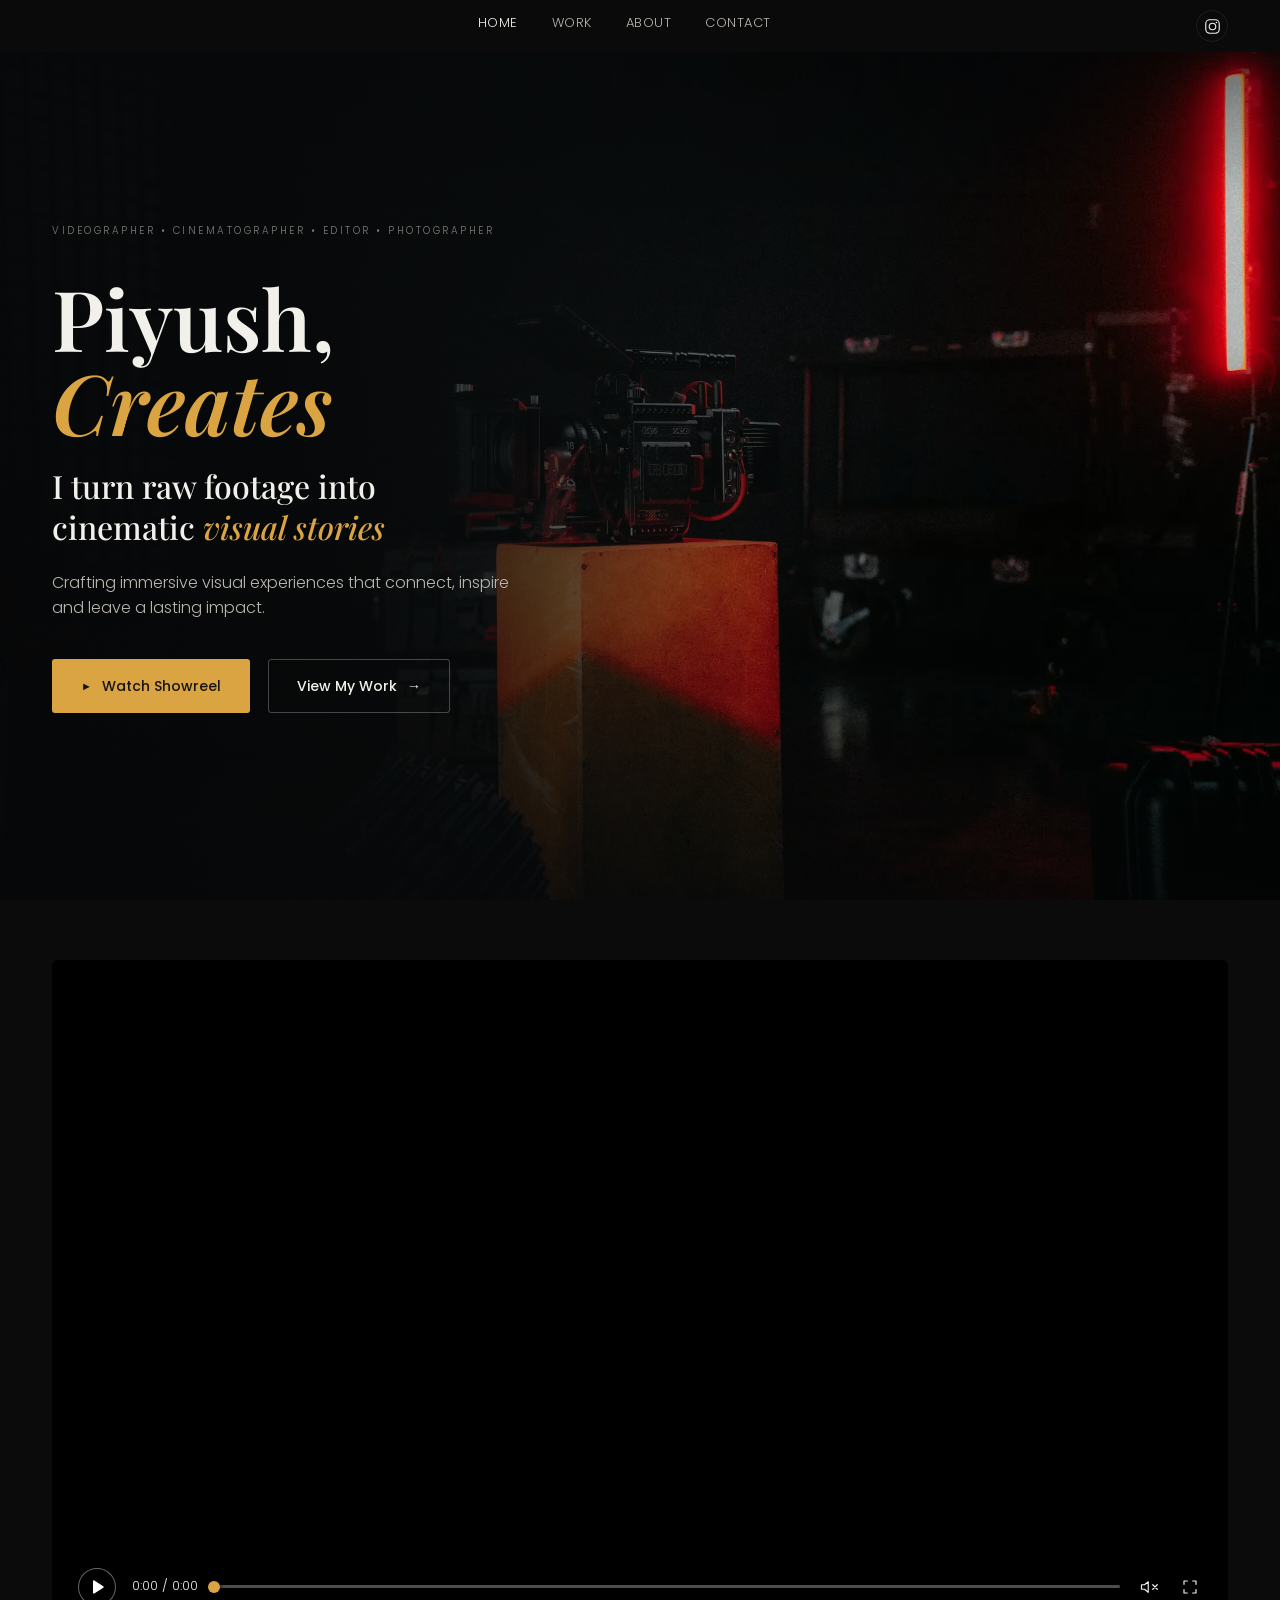
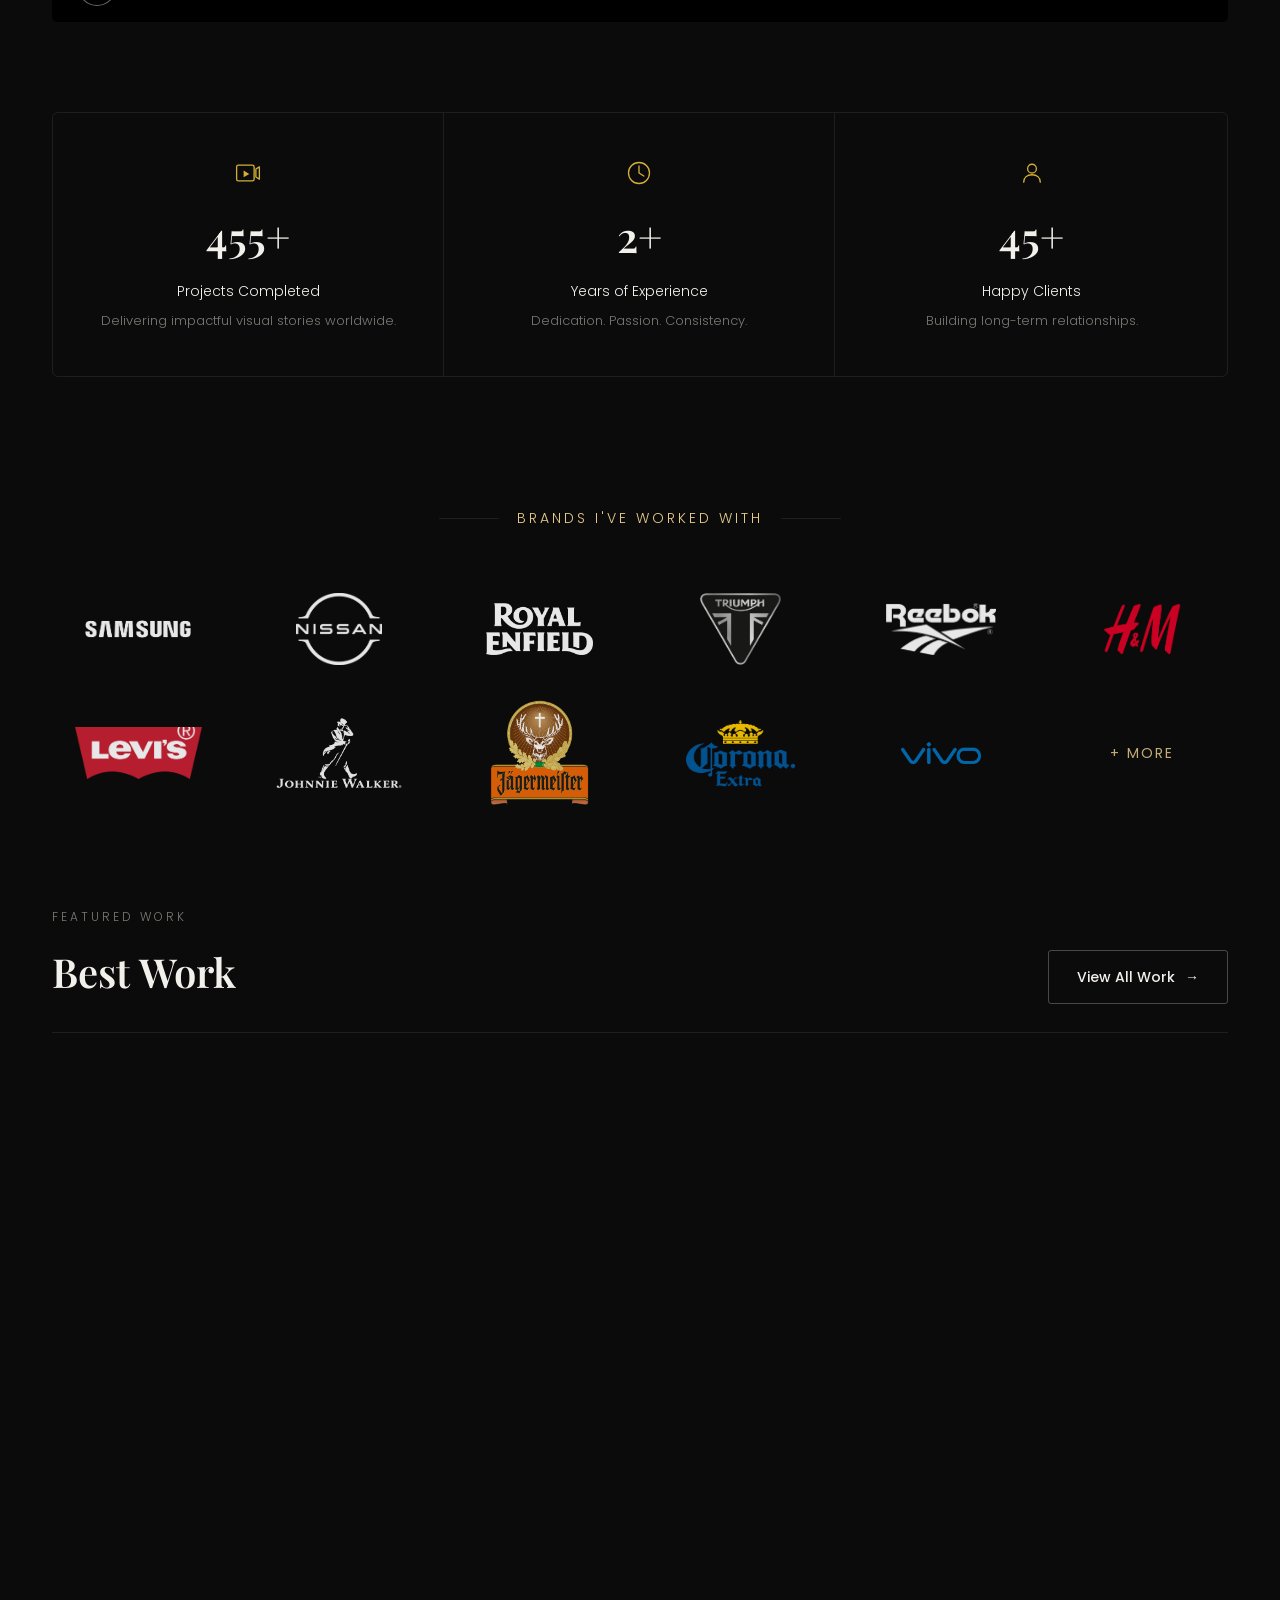
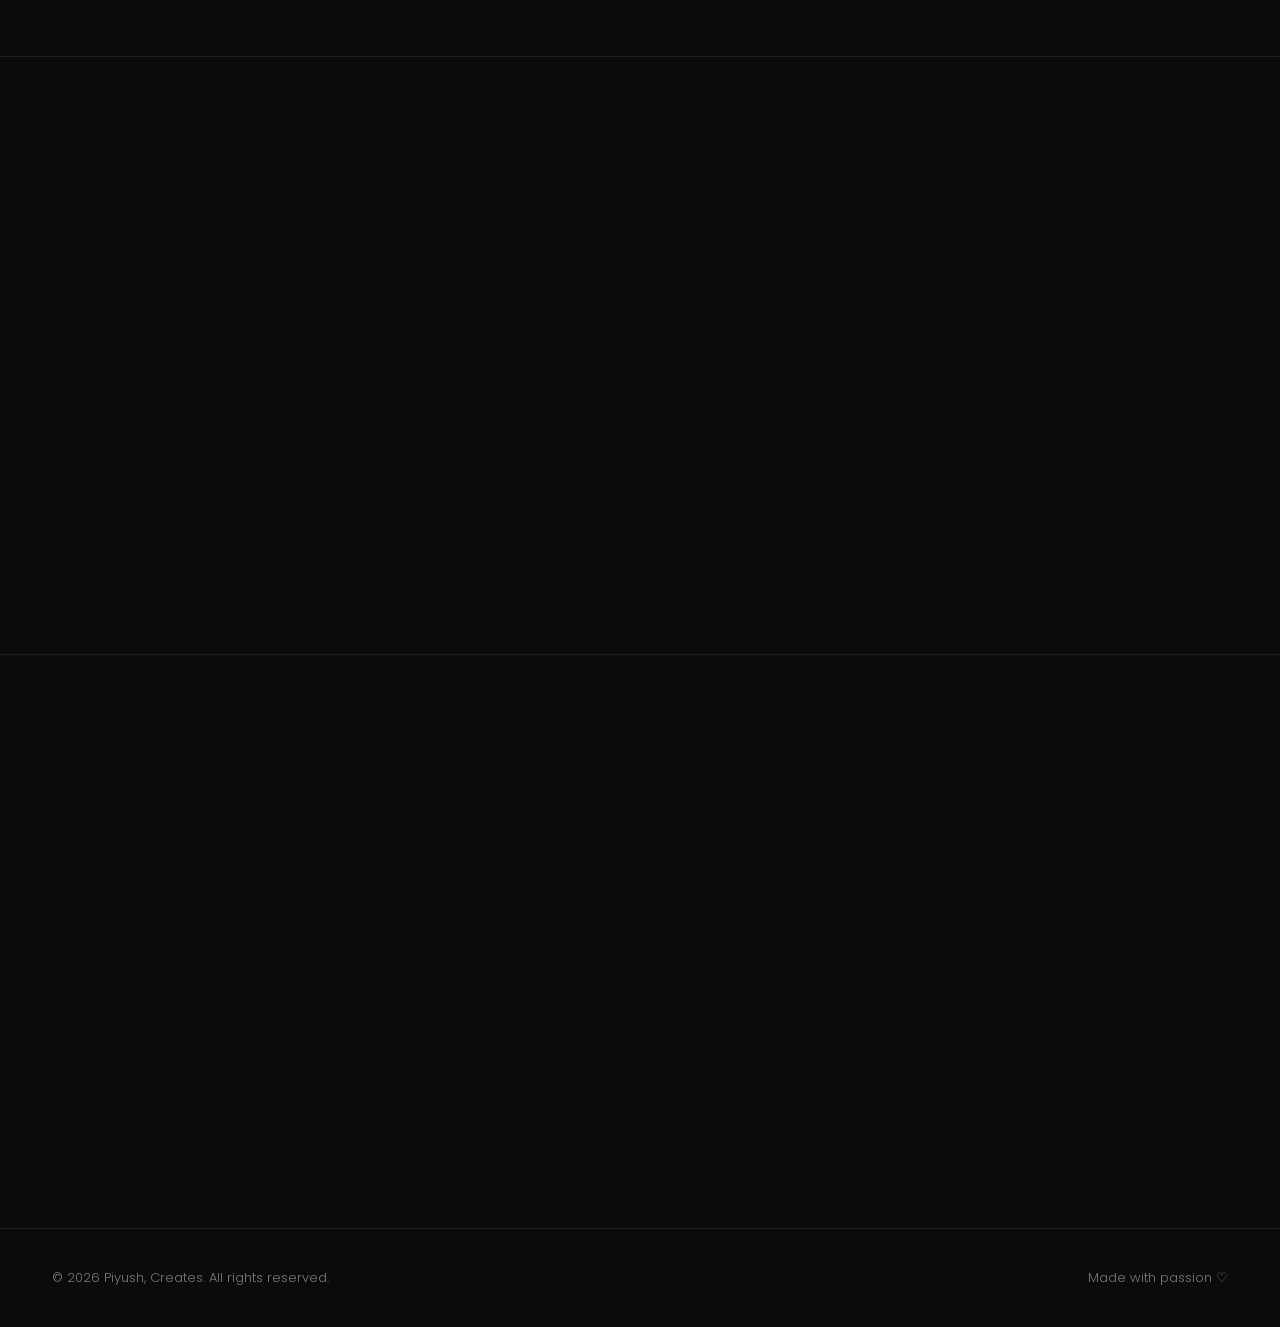
==== index.html @ 67d807a9 "Fixing the large file issue" ====
<!DOCTYPE html>
<html lang="en">

<head>
  <meta charset="UTF-8">
  <meta name="viewport" content="width=device-width, initial-scale=1.0">
  <title>Piyush, Creates — Videographer · Cinematographer · Editor · Photographer</title>
  <link rel="preconnect" href="https://fonts.googleapis.com">
  <link
    href="https://fonts.googleapis.com/css2?family=Playfair+Display:ital,wght@0,500;0,600;0,700;1,500;1,600&family=Poppins:wght@300;400;500;600;700&display=swap"
    rel="stylesheet">
  <link rel="stylesheet" href="css/style.css">
</head>

<body>

  <!-- ===== HEADER ===== -->
  <header class="site-header" id="header">
    <div class="container header-inner">
      <a href="#top" class="logo"><span></span></a>

      <nav class="main-nav" id="main-nav">
        <a href="#top" class="active">Home</a>
        <a href="#services">Work</a>
        <a href="#about">About</a>
        <a href="#contact">Contact</a>
      </nav>

      <div class="header-socials">
        <a href="https://www.instagram.com/piyush.creates?utm_source=ig_web_button_share_sheet&amp;igsi=ZDNlZDc0MzIxNw=="
          target="_blank" rel="noopener noreferrer" aria-label="Instagram" class="icon-btn">
          <svg width="18" height="18" viewBox="0 0 24 24" fill="none" xmlns="http://www.w3.org/2000/svg"
            aria-hidden="true">
            <rect x="2.5" y="2.5" width="19" height="19" rx="5.5" stroke="currentColor" stroke-width="1.6" />
            <circle cx="12" cy="12" r="4.6" stroke="currentColor" stroke-width="1.6" />
            <circle cx="17.6" cy="6.4" r="1.15" fill="currentColor" />
          </svg>
        </a>
      </div>

      <button class="nav-toggle" id="nav-toggle" aria-label="Toggle menu">
        <span></span><span></span><span></span>
      </button>
    </div>
  </header>

  <!-- ===== HERO ===== -->
  <section class="hero" id="top">
    <div class="hero-bg"></div>
    <div class="hero-overlay"></div>
    <div class="container hero-inner">
      <div class="hero-content">
        <p class="eyebrow hero-fade" style="transition-delay:.05s">Videographer &bull; Cinematographer &bull; Editor
          &bull; Photographer</p>
        <h1 class="hero-title hero-fade" style="transition-delay:.15s">
          Piyush,<br>
          <em>Creates</em>
        </h1>
        <p class="hero-sub hero-fade" style="transition-delay:.28s">I turn raw footage into<br>cinematic <em>visual
            stories</em></p>
        <p class="hero-desc hero-fade" style="transition-delay:.4s">Crafting immersive visual experiences that connect,
          inspire and leave a lasting impact.</p>

        <div class="hero-cta hero-fade" style="transition-delay:.5s">
          <button class="btn btn-primary" id="watch-showreel">
            <span class="play-icon">&#9658;</span> Watch Showreel
          </button>
          <a href="work.html" class="btn btn-secondary">View My Work <span class="arrow">&#8594;</span></a>
        </div>
      </div>
    </div>

  </section>

  <!-- ===== PORTFOLIO / SHOWREEL ===== -->
  <section class="portfolio-video" id="work">
    <div class="container">
      <div class="video-frame fade-up" id="video-frame">
        <video id="showreel-video" class="showreel-video" src="assets/videos/intro_portfolio.mp4" playsinline loop muted
          autoplay preload="auto"></video>

        <div class="video-controls">
          <button class="control-play" id="video-play" aria-label="Pause video">
            <svg class="icon-play" width="14" height="14" viewBox="0 0 14 14" fill="currentColor"
              xmlns="http://www.w3.org/2000/svg" aria-hidden="true" style="display:none">
              <path
                d="M2 1.2C2 0.53 2.75 0.13 3.32 0.5L12.3 6.3C12.83 6.64 12.83 7.36 12.3 7.7L3.32 13.5C2.75 13.87 2 13.47 2 12.8V1.2Z" />
            </svg>
            <svg class="icon-pause" width="14" height="14" viewBox="0 0 14 14" fill="currentColor"
              xmlns="http://www.w3.org/2000/svg" aria-hidden="true">
              <rect x="2" y="1" width="3.4" height="12" rx="0.8" />
              <rect x="8.6" y="1" width="3.4" height="12" rx="0.8" />
            </svg>
          </button>
          <span class="time" id="video-time">0:00 / 0:00</span>
          <div class="progress-bar" id="progress-bar">
            <div class="progress-fill" id="progress-fill"></div>
            <div class="progress-handle" id="progress-handle"></div>
          </div>
          <button class="control-icon control-mute" id="video-mute" aria-label="Unmute">
            <svg class="icon-volume" width="18" height="18" viewBox="0 0 24 24" fill="none"
              xmlns="http://www.w3.org/2000/svg" aria-hidden="true" style="display:none">
              <path d="M11 5L6 9H2v6h4l5 4V5z" stroke="currentColor" stroke-width="1.6" stroke-linejoin="round" />
              <path d="M15.5 8.5a5 5 0 0 1 0 7" stroke="currentColor" stroke-width="1.6" stroke-linecap="round" />
              <path d="M18.5 5.5a9 9 0 0 1 0 13" stroke="currentColor" stroke-width="1.6" stroke-linecap="round" />
            </svg>
            <svg class="icon-muted" width="18" height="18" viewBox="0 0 24 24" fill="none"
              xmlns="http://www.w3.org/2000/svg" aria-hidden="true">
              <path d="M11 5L6 9H2v6h4l5 4V5z" stroke="currentColor" stroke-width="1.6" stroke-linejoin="round" />
              <path d="M23 9l-6 6M17 9l6 6" stroke="currentColor" stroke-width="1.6" stroke-linecap="round" />
            </svg>
          </button>
          <button class="control-icon control-fullscreen" id="video-fullscreen" aria-label="Fullscreen">
            <svg class="icon-expand" width="16" height="16" viewBox="0 0 24 24" fill="none"
              xmlns="http://www.w3.org/2000/svg" aria-hidden="true">
              <path d="M8 3H3v5M16 3h5v5M8 21H3v-5M16 21h5v-5" stroke="currentColor" stroke-width="1.8"
                stroke-linecap="round" stroke-linejoin="round" />
            </svg>
            <svg class="icon-compress" width="16" height="16" viewBox="0 0 24 24" fill="none"
              xmlns="http://www.w3.org/2000/svg" aria-hidden="true" style="display:none">
              <path d="M3 8h5V3M21 8h-5V3M3 16h5v5M21 16h-5v5" stroke="currentColor" stroke-width="1.8"
                stroke-linecap="round" stroke-linejoin="round" />
            </svg>
          </button>
        </div>
      </div>
    </div>
  </section>

  <!-- ===== STATS ===== -->
  <section class="stats">
    <div class="container">
      <div class="stats-box">
        <div class="stat fade-up">
          <div class="stat-icon">
            <svg width="30" height="30" viewBox="0 0 32 32" fill="none" xmlns="http://www.w3.org/2000/svg"
              aria-hidden="true">
              <rect x="3" y="7" width="20" height="18" rx="2" stroke="#D4AF37" stroke-width="1.5" />
              <path d="M11 13.2v7.6L17.5 17 11 13.2z" fill="#D4AF37" />
              <path d="M25 11.5l4-2.5v14l-4-2.5V11.5z" stroke="#D4AF37" stroke-width="1.5" stroke-linejoin="round" />
            </svg>
          </div>
          <div class="stat-num"><span class="counter" data-target="500">0</span>+</div>
          <div class="stat-label">Projects Completed</div>
          <p class="stat-desc">Delivering impactful visual stories worldwide.</p>
        </div>
        <div class="stat fade-up">
          <div class="stat-icon">
            <svg width="30" height="30" viewBox="0 0 32 32" fill="none" xmlns="http://www.w3.org/2000/svg"
              aria-hidden="true">
              <circle cx="16" cy="16" r="12" stroke="#D4AF37" stroke-width="1.5" />
              <path d="M16 8v8l5.5 3.5" stroke="#D4AF37" stroke-width="1.5" stroke-linecap="round"
                stroke-linejoin="round" />
            </svg>
          </div>
          <div class="stat-num"><span class="counter" data-target="3">0</span>+</div>
          <div class="stat-label">Years of Experience</div>
          <p class="stat-desc">Dedication. Passion. Consistency.</p>
        </div>
        <div class="stat fade-up">
          <div class="stat-icon">
            <svg width="30" height="30" viewBox="0 0 32 32" fill="none" xmlns="http://www.w3.org/2000/svg"
              aria-hidden="true">
              <circle cx="16" cy="11" r="5" stroke="#D4AF37" stroke-width="1.5" />
              <path d="M6.5 26.5C6.5 21.25 10.5 18 16 18s9.5 3.25 9.5 8.5" stroke="#D4AF37" stroke-width="1.5"
                stroke-linecap="round" stroke-linejoin="round" />
            </svg>
          </div>
          <div class="stat-num"><span class="counter" data-target="50">0</span>+</div>
          <div class="stat-label">Happy Clients</div>
          <p class="stat-desc">Building long-term relationships.</p>
        </div>
      </div>
    </div>
  </section>

  <!-- ===== BRANDS ===== -->
  <section class="brands">
    <div class="container">
      <div class="section-divider fade-up">
        <span></span>
        <p>Brands I've Worked With</p><span></span>
      </div>
      <div class="brands-grid fade-up" id="brands-grid">
        <div class="brand brand-samsung">
          <img src="assets/brands/samsung.webp" alt="Samsung" loading="lazy">
        </div>
        <div class="brand brand-lg">
          <img src="assets/brands/nissan.webp" alt="Nissan" loading="lazy">
        </div>
        <div class="brand">
          <img src="assets/brands/royal-enfield.webp" alt="Royal Enfield" loading="lazy">
        </div>
        <div class="brand brand-lg">
          <img src="assets/brands/triumph.webp" alt="Triumph" loading="lazy">
        </div>
        <div class="brand">
          <img src="assets/brands/reebok.webp" alt="Reebok" loading="lazy">
        </div>
        <div class="brand">
          <img src="assets/brands/hm.webp" alt="H&amp;M" loading="lazy">
        </div>
        <div class="brand">
          <img src="assets/brands/levis.webp" alt="Levi's" loading="lazy">
        </div>
        <div class="brand brand-lg">
          <img src="assets/brands/johnnie-walker.webp" alt="Johnnie Walker" loading="lazy">
        </div>
        <div class="brand brand-jager">
          <img src="assets/brands/jagermeister.webp" alt="Jägermeister" loading="lazy">
        </div>
        <div class="brand brand-lg">
          <img src="assets/brands/corona-extra.webp" alt="Corona Extra" loading="lazy">
        </div>
        <div class="brand brand-xs">
          <img src="assets/brands/vivo.webp" alt="vivo" loading="lazy">
        </div>
        <div class="brand brand-extra">
          <img src="assets/brands/godrej.webp" alt="Godrej" loading="lazy">
        </div>
        <div class="brand brand-extra">
          <img src="assets/brands/mac.webp" alt="M.A.C" loading="lazy">
        </div>
        <div class="brand brand-extra">
          <img src="assets/brands/manyavar.webp" alt="Manyavar" loading="lazy">
        </div>
        <div class="brand brand-extra">
          <img src="assets/brands/wild-stone.webp" alt="Wild Stone" loading="lazy">
        </div>
        <div class="brand brand-extra brand-sm">
          <img src="assets/brands/dyson.webp" alt="Dyson" loading="lazy">
        </div>
        <div class="brand brand-extra brand-denver">
          <img src="assets/brands/denver.jpg" alt="Denver" loading="lazy">
        </div>
        <button type="button" class="brand brand-more" id="brands-more" aria-expanded="false">+ MORE</button>
      </div>
    </div>
  </section>

  <!-- ===== BEST WORK ===== -->
  <section class="best-work" id="services">
    <div class="container">
      <div class="section-head fade-up">
        <div>
          <p class="eyebrow">Featured Work</p>
          <h2>Best Work</h2>
        </div>
        <a href="work.html" class="btn btn-secondary">View All Work <span class="arrow">&#8594;</span></a>
      </div>

      <div class="work-grid">
        <article class="work-card fade-up">
          <div class="work-thumb thumb-1" data-video-id="cinematic-reel" tabindex="0" role="button"
            aria-label="Play Jägermeister">
            <img class="thumb-img" src="assets/thumbnails/best-work1.webp" alt="Jägermeister thumbnail" loading="lazy">
            <video class="thumb-preview" muted loop playsinline preload="none" aria-hidden="true"></video>
            <div class="thumb-overlay"></div>
            <button class="work-play" aria-label="Play" tabindex="-1">
              <svg width="48" height="48" viewBox="0 0 48 48" fill="none" xmlns="http://www.w3.org/2000/svg"
                aria-hidden="true">
                <rect x="0.5" y="0.5" width="47" height="47" rx="23.5" stroke="currentColor" stroke-opacity="0.5" />
                <path
                  d="M30.6211 22.8821C31.0221 23.1555 31.2318 23.5292 31.25 24.0032C31.2318 24.4954 31.0221 24.86 30.6211 25.0969L22.7461 29.9094C22.3086 30.1829 21.8711 30.2011 21.4336 29.9641C20.9961 29.7089 20.7682 29.3261 20.75 28.8157V19.1907C20.7682 18.6803 20.9961 18.2975 21.4336 18.0422C21.8711 17.8053 22.3086 17.8144 22.7461 18.0696L30.6211 22.8821Z"
                  fill="currentColor" />
              </svg>
            </button>
          </div>
          <h3>Jägermeister</h3>
          <p>Bold pours, bigger moments</p>
        </article>

        <article class="work-card fade-up featured">
          <div class="work-thumb thumb-2" data-video-id="behind-the-scenes" data-autoplay-preview="true" tabindex="0" role="button"
            aria-label="Play Cafe UGC">
            <video class="thumb-preview" muted loop playsinline preload="auto" aria-hidden="true"></video>
            <div class="thumb-overlay"></div>
            <button class="work-play" aria-label="Play" tabindex="-1">
              <svg width="48" height="48" viewBox="0 0 48 48" fill="none" xmlns="http://www.w3.org/2000/svg"
                aria-hidden="true">
                <rect x="0.5" y="0.5" width="47" height="47" rx="23.5" stroke="currentColor" stroke-opacity="0.5" />
                <path
                  d="M30.6211 22.8821C31.0221 23.1555 31.2318 23.5292 31.25 24.0032C31.2318 24.4954 31.0221 24.86 30.6211 25.0969L22.7461 29.9094C22.3086 30.1829 21.8711 30.2011 21.4336 29.9641C20.9961 29.7089 20.7682 29.3261 20.75 28.8157V19.1907C20.7682 18.6803 20.9961 18.2975 21.4336 18.0422C21.8711 17.8053 22.3086 17.8144 22.7461 18.0696L30.6211 22.8821Z"
                  fill="currentColor" />
              </svg>
            </button>
          </div>
          <h3>Cafe UGC</h3>
          <p>Everyday cravings, captured to convert</p>
        </article>

        <article class="work-card fade-up featured">
          <div class="work-thumb thumb-3" data-video-id="automotive-showcase" data-autoplay-preview="true" tabindex="0" role="button"
            aria-label="Play Creative UGC">
            <video class="thumb-preview" muted loop playsinline preload="auto" aria-hidden="true"></video>
            <div class="thumb-overlay"></div>
            <button class="work-play" aria-label="Play" tabindex="-1">
              <svg width="48" height="48" viewBox="0 0 48 48" fill="none" xmlns="http://www.w3.org/2000/svg"
                aria-hidden="true">
                <rect x="0.5" y="0.5" width="47" height="47" rx="23.5" stroke="currentColor" stroke-opacity="0.5" />
                <path
                  d="M30.6211 22.8821C31.0221 23.1555 31.2318 23.5292 31.25 24.0032C31.2318 24.4954 31.0221 24.86 30.6211 25.0969L22.7461 29.9094C22.3086 30.1829 21.8711 30.2011 21.4336 29.9641C20.9961 29.7089 20.7682 29.3261 20.75 28.8157V19.1907C20.7682 18.6803 20.9961 18.2975 21.4336 18.0422C21.8711 17.8053 22.3086 17.8144 22.7461 18.0696L30.6211 22.8821Z"
                  fill="currentColor" />
              </svg>
            </button>
          </div>
          <h3>Creative UGC</h3>
          <p>Ideas brought to life with a human point of view</p>
        </article>
        <article class="work-card fade-up">
  <div class="work-thumb thumb-4" data-video-id="product-film" tabindex="0" role="button"
    aria-label="Play Watch Launch">
    <img class="thumb-img" src="assets/thumbnails/best-work4.webp" alt="Watch Launch thumbnail" loading="lazy">
    <video class="thumb-preview" muted loop playsinline preload="none" aria-hidden="true"></video>
    <div class="thumb-overlay"></div>
    <button class="work-play" aria-label="Play" tabindex="-1">
      <svg width="48" height="48" viewBox="0 0 48 48" fill="none" xmlns="http://www.w3.org/2000/svg"
        aria-hidden="true">
        <rect x="0.5" y="0.5" width="47" height="47" rx="23.5" stroke="currentColor" stroke-opacity="0.5" />
        <path
          d="M30.6211 22.8821C31.0221 23.1555 31.2318 23.5292 31.25 24.0032C31.2318 24.4954 31.0221 24.86 30.6211 25.0969L22.7461 29.9094C22.3086 30.1829 21.8711 30.2011 21.4336 29.9641C20.9961 29.7089 20.7682 29.3261 20.75 28.8157V19.1907C20.7682 18.6803 20.9961 18.2975 21.4336 18.0422C21.8711 17.8053 22.3086 17.8144 22.7461 18.0696L30.6211 22.8821Z"
          fill="currentColor" />
      </svg>
    </button>
  </div>
  <h3>Watch Launch</h3>
  <p>A new icon, revealed in motion</p>
</article>
      </div>
    </div>
  </section>

  <!-- ===== ABOUT + WHAT I DO ===== -->
  <section class="bottom-grid" id="about">
    <div class="container">
      <div class="section-divider about-section-divider fade-up">
        <span></span>
        <p>About Me</p><span></span>
      </div>
      <div class="about-col fade-up">
        <div class="about-layout">
          <div class="about-photo">
            <img src="assets/images/profile/profile-pic.webp" alt="Piyush — cinematographer, editor &amp; photographer"
              class="about-photo-img">
            <div class="about-photo-overlay"></div>
          </div>
          <div class="about-content">
            <h2 class="about-title">
              Visual <em>storyteller</em><br>
              with a passion<br>
              for <em>details.</em>
            </h2>
            <p class="about-text">
              I'm Piyush, a cinematographer, editor and photographer based in India. I love crafting visuals that evoke
              emotion and create a lasting impact.
            </p>
            <a href="https://www.instagram.com/piyush.creates/" target="_blank" rel="noopener noreferrer"
              class="btn btn-secondary about-instagram-btn">
              Visit My IG Profile
              <span class="arrow">→</span>
            </a>
          </div>
          <div class="whatido-col">
            <p class="eyebrow">What I Do</p>
            <ul class="whatido-list">
              <li><span class="wi-icon">&#127909;</span> Cinematography</li>
              <li><span class="wi-icon">&#9986;</span> Editing</li>
              <li><span class="wi-icon">&#128247;</span> Photography</li>
              <li><span class="wi-icon">&#128226;</span> Video Marketing</li>
            </ul>
          </div>
        </div>
      </div>
    </div>
  </section>

  <!-- ===== CONTACT / ENQUIRE ===== -->
  <section class="contact-section" id="contact">
    <div class="container">
      <div class="section-divider fade-up">
        <span></span>
        <p>Enquire or Collaborate</p><span></span>
      </div>
      <div class="contact-col fade-up">
        <form class="contact-form" id="contact-form" action="https://formsubmit.co/Piyusharya701@gmail.com"
          method="POST">
          <!-- FormSubmit options -->
          <input type="hidden" name="_subject" value="New Collaboration Enquiry — Piyush, Creates Website">
          <input type="hidden" name="_captcha" value="false">
          <input type="hidden" name="_template" value="table">
          <!-- Optional: redirect after success (uncomment & set your real URL if you want) -->
          <!-- <input type="hidden" name="_next" value="https://your-domain.com/#contact"> -->

          <input type="text" id="cf-name" name="name" placeholder="Your Name" required>
          <input type="email" id="cf-email" name="email" placeholder="Email Address" required>
          <textarea id="cf-message" name="message" placeholder="Your Message" rows="3" required></textarea>
          <button type="submit" class="btn btn-primary btn-block">Send Message <span
              class="arrow">&#8594;</span></button>
        </form>
        <div class="form-banner" id="form-banner" role="status" aria-live="polite">
          <svg width="18" height="18" viewBox="0 0 18 18" fill="none" xmlns="http://www.w3.org/2000/svg"
            aria-hidden="true">
            <circle cx="9" cy="9" r="9" fill="#2e7d4f" />
            <path d="M5 9.3L7.7 12L13 6" stroke="#fff" stroke-width="1.6" stroke-linecap="round"
              stroke-linejoin="round" />
          </svg>
          <span>Your request has been sent — I'll get back to you soon.</span>
        </div>
      </div>
    </div>
  </section>

  <!-- ===== FOOTER ===== -->
  <footer class="site-footer">
    <div class="container footer-inner">
      <p>&copy; <span id="footer-year"></span> Piyush, Creates. All rights reserved.</p>
      <p class="footer-links">
        <!-- <a href="#">Privacy Policy</a> &bull; <a href="#">Terms of Service</a> &bull; <a href="#">Site Map</a> -->
      </p>
      <p class="footer-love">Made with passion &#9825;</p>
    </div>
  </footer>

  <!-- ===== VIDEO MODAL (shared by all Best Work cards) ===== -->
  <div class="video-modal-overlay" id="video-modal-overlay" aria-hidden="true">
    <div class="video-modal" role="dialog" aria-modal="true" aria-label="Video player">
      <button class="video-modal-close" id="video-modal-close" aria-label="Close video">&times;</button>
      <div class="video-modal-body" id="video-modal-body"></div>
    </div>
  </div>

  <script src="js/script.js"></script>
</body>

</html>
---- css/style.css ----
:root{
  /* Color tokens */
  --bg: #0b0b0c;
  --bg-alt: #111113;
  --bg-panel: #17171a;
  --border: rgba(255,255,255,0.08);
  --text: #f2f0ea;
  --text-dim: #b9b6ae;
  --text-mute: #7d7a74;
  --gold: #d9a441;
  --gold-soft: #e6c98a;

  /* Header / floating-panel surfaces (used by header, mobile nav, back button) */
  --surface: #0a0a0b;
  --surface-translucent: rgba(11,11,12,0.92);
  --surface-translucent-strong: rgba(11,11,12,0.95);

  /* Type */
  --font-display: 'Playfair Display', serif;
  --font-body: 'Poppins', sans-serif;

  /* Layout */
  --container-w: 1240px;
  --radius: 6px;
  --header-h: 64px;
}

*,*::before,*::after{ box-sizing: border-box; }
html{ scroll-behavior: smooth; }
body{
  margin:0;
  background: var(--bg);
  color: var(--text);
  font-family: var(--font-body);
  font-weight: 300;
  line-height: 1.6;
  -webkit-font-smoothing: antialiased;
}
img{ max-width:100%; display:block; }
a{ color:inherit; text-decoration:none; }
ul{ list-style:none; margin:0; padding:0; }
button{ font-family:inherit; cursor:pointer; }
h1,h2,h3{ font-family: var(--font-display); font-weight:600; margin:0; }
em{ color: var(--gold); font-style: italic; }
:focus-visible{ outline: 2px solid var(--gold); outline-offset: 3px; }

.container{
  max-width: var(--container-w);
  margin: 0 auto;
  padding: 0 32px;
}

.eyebrow{
  font-size: 12px;
  letter-spacing: 3px;
  text-transform: uppercase;
  color: var(--text-mute);
  margin: 0 0 14px;
}
.eyebrow-light{ color: var(--gold-soft); }

/* Hero role tags — smaller, higher, more gap before the title */
.hero .eyebrow{
  font-size: 10px;
  letter-spacing: 2.5px;
  margin: 0 0 36px;
  color: var(--text-mute);
}

/* Buttons */
.btn{
  display:inline-flex;
  align-items:center;
  gap:10px;
  padding: 15px 28px;
  border-radius: 3px;
  font-size: 14px;
  font-weight: 500;
  border: 1px solid transparent;
  transition: all .25s ease;
  white-space: nowrap;
}
.btn-primary{
  background: var(--gold);
  color: #171310;
}
.btn-primary:hover{ background: var(--gold-soft); transform: translateY(-2px); }
.btn-secondary{
  border: 1px solid rgba(255,255,255,0.25);
  color: var(--text);
}
.btn-secondary:hover{ border-color: var(--gold); color: var(--gold-soft); }
.btn-block{ width:100%; justify-content:center; }
.arrow{ transition: transform .2s ease; }
.btn:hover .arrow{ transform: translateX(4px); }
.play-icon{ font-size: 11px; }

/* =========================================================
   HEADER — persistent bar with clear bottom edge
   ========================================================= */
.site-header{
  position: fixed; top:0; left:0; right:0;
  z-index: 100;
  background: var(--surface-translucent);
  backdrop-filter: blur(12px);
  -webkit-backdrop-filter: blur(12px);
  border-bottom: none;
  padding: 10px 0;
}
.header-inner{
  display:flex;
  align-items:center;
  justify-content:space-between;
  gap: 24px;
}
.logo{
  font-family: var(--font-display);
  font-size: 18px;
  font-weight: 600;
  line-height: 1.1;
  white-space: nowrap;
}
.logo span{ display:block; color: var(--gold); font-style: italic; font-size: 16px; }

.main-nav{
  display:flex;
  gap: 34px;
  font-size: 14px;
  letter-spacing: 0.5px;
}
.main-nav a{
  position:relative;
  padding-bottom: 6px;
  color: var(--text-dim);
  text-transform: uppercase;
  font-size: 13px;
  transition: color .2s ease;
}
.main-nav a:hover, .main-nav a.active{ color: var(--text); }
.main-nav a.active::after{ display: none; }

.header-socials{ display:flex; gap:14px; }
.icon-btn{
  width: 32px; height: 32px;
  display:flex; align-items:center; justify-content:center;
  border: 1px solid var(--border);
  border-radius: 50%;
  color: var(--text);
  background: none;
  padding: 0;
  transition: border-color .2s ease, color .2s ease, transform .2s ease;
}
.icon-btn svg{ width: 17px; height: 17px; }
.icon-btn:hover{ border-color: var(--gold); color: var(--gold-soft); transform: translateY(-2px); }

.nav-toggle{
  display:none;
  flex-direction:column;
  gap:5px;
  background:none; border:none; padding:6px;
}
.nav-toggle span{
  display: block;
  width: 24px;
  height: 2px;
  background: var(--text);
  transition: all .25s ease;
}

/* =========================================================
   HERO — real cinema-camera photo, left-aligned copy
   ========================================================= */
.hero{
  --hero-photo: url('../assets/images/background/background.webp');
  position: relative;
  min-height: 100vh;
  display: flex;
  align-items: center;
  justify-content: flex-start;
  overflow: hidden;
  padding-top: var(--header-h);
  text-align: left;
}

.hero-bg{
  position:absolute; inset:0;
  background-image: var(--hero-photo);
  background-size: cover;
  background-position: 78% 45%;
  background-repeat: no-repeat;
  z-index:0;
}

.hero-overlay{
  position:absolute; inset:0;
  z-index: 0;
  background:
    linear-gradient(90deg,
      rgba(6,7,8,0.98) 0%,
      rgba(7,8,9,0.94) 22%,
      rgba(8,10,11,0.72) 42%,
      rgba(9,11,12,0.38) 60%,
      rgba(10,12,13,0.12) 78%,
      rgba(10,12,13,0.05) 100%),
    linear-gradient(0deg, rgba(3,4,5,0.55) 0%, rgba(3,4,5,0) 22%, rgba(3,4,5,0) 78%, rgba(3,4,5,0.5) 100%),
    radial-gradient(ellipse at 20% 30%, rgba(70,90,110,0.12), transparent 55%);
}

.hero-inner{
  position: relative;
  z-index: 1;
  width: 100%;
  display: flex;
  justify-content: flex-start;
  align-items: center;
}

.hero-content{
  max-width: 620px;
  text-align: left;
  margin-top: -28px;
}

.hero-title{
  font-size: clamp(48px, 7vw, 84px);
  line-height: 1;
  margin-bottom: 22px;
  text-align: left;
}
.hero-title em{ display:block; }
.hero-sub{
  font-family: var(--font-display);
  font-size: clamp(22px, 3vw, 32px);
  font-weight: 500;
  color: var(--text);
  margin: 0 0 22px;
  line-height: 1.3;
  text-align: left;
}
.hero-desc{
  color: var(--text-dim);
  font-size: 16px;
  max-width: 460px;
  margin: 0 0 38px;
  text-align: left;
}
.hero-cta{
  display:flex;
  gap: 18px;
  flex-wrap:wrap;
  justify-content: flex-start;
}

.scroll-indicator{
  position:absolute;
  right: 28px; bottom: 40px;
  z-index: 1;
  display:flex;
  flex-direction: column;
  align-items:center;
  gap:14px;
}
.scroll-text{
  writing-mode: vertical-rl;
  font-size: 11px;
  letter-spacing: 3px;
  color: var(--text-mute);
}
.scroll-arrow{
  color: var(--text-mute);
  animation: scroll-bounce 2s ease-in-out infinite;
}
@keyframes scroll-bounce{
  0%, 100% { transform: translateY(0); opacity: .6; }
  50% { transform: translateY(6px); opacity: 1; }
}
@media (prefers-reduced-motion: reduce){
  .scroll-arrow{ animation: none; }
}

/* =========================================================
   PORTFOLIO VIDEO
   ========================================================= */
.portfolio-video{ padding: 60px 0 90px; }
.video-frame{
  position: relative;
  border-radius: var(--radius);
  overflow:hidden;
  aspect-ratio: 16/9;
  background: #000;
}
.video-frame:fullscreen,
.video-frame:-webkit-full-screen{
  width: 100%;
  height: 100%;
  aspect-ratio: auto;
  border-radius: 0;
  background: #000;
}
.showreel-video{
  position: absolute;
  inset: 0;
  width: 100%;
  height: 100%;
  object-fit: cover;
  display: block;
  cursor: pointer;
  background: #000;
}
.video-frame:fullscreen .showreel-video,
.video-frame:-webkit-full-screen .showreel-video{
  object-fit: contain;
}

.video-controls{
  position:absolute; left:0; right:0; bottom:0;
  display:flex; align-items:center; gap:16px;
  padding: 16px 26px;
  background: linear-gradient(0deg, rgba(0,0,0,0.55), transparent);
  z-index:2;
}
.control-play{
  width:38px; height:38px; border-radius:50%;
  background: rgba(0,0,0,0.4);
  border:1px solid rgba(255,255,255,0.4);
  color:#fff;
  display:flex; align-items:center; justify-content:center;
  flex-shrink: 0;
  transition: background .2s ease, border-color .2s ease, transform .15s ease;
}
.control-play:hover{ background: var(--gold); border-color: var(--gold); color:#171310; transform: scale(1.06); }
.control-play .icon-play{ margin-left: 2px; }
.time{ font-size:13px; color:#eee; white-space:nowrap; }

.progress-bar{
  position: relative;
  flex:1; height:3px; background: rgba(255,255,255,0.3); border-radius:2px;
  cursor: pointer;
  touch-action: none;
}
.progress-fill{ position:absolute; left:0; top:0; width: 28%; height:100%; background: var(--gold); border-radius: 2px; pointer-events:none; }
.progress-handle{
  position:absolute; top:50%; left:28%;
  width: 12px; height: 12px;
  background: var(--gold);
  border-radius: 50%;
  transform: translate(-50%, -50%);
  box-shadow: 0 0 0 3px rgba(0,0,0,0.25);
  cursor: grab;
}
.progress-handle:active{ cursor: grabbing; }
.control-icon{
  background:none; border:none; color:#eee; font-size:16px; flex-shrink:0;
  display:flex; align-items:center; justify-content:center;
  padding: 4px;
  transition: color .2s ease;
}
.control-icon:hover{ color: var(--gold-soft); }
.control-icon svg{ display:block; }

/* =========================================================
   STATS
   ========================================================= */
.stats{ padding: 0 0 90px; }
.stats-box{
  border: 1px solid var(--border);
  border-radius: var(--radius);
  display:grid;
  grid-template-columns: repeat(3, 1fr);
}
.stat{
  padding: 46px 30px;
  text-align:center;
  border-right: 1px solid var(--border);
}
.stat:last-child{ border-right:none; }
.stat-icon{
  display: flex;
  align-items: center;
  justify-content: center;
  margin-bottom: 16px;
  color: #D4AF37;
}
.stat-icon svg{
  width: 28px;
  height: 28px;
  display: block;
}
.stat-num{ font-family: var(--font-display); font-size: 42px; font-weight:600; }
.stat-label{ font-size: 14px; margin: 10px 0 8px; color: var(--text); }
.stat-desc{ font-size: 13px; color: var(--text-mute); margin:0; line-height:1.5; }

/* =========================================================
   BRANDS
   ========================================================= */
.brands{ padding: 40px 0 110px; }
.section-divider{
  display:flex; align-items:center; gap:18px;
  justify-content:center;
  margin-bottom: 60px;
}
.section-divider span{ width:60px; height:1px; background: var(--border); }
.section-divider p{
  margin:0; font-size:14px; letter-spacing:3px; text-transform:uppercase; color: var(--gold-soft);
}
.brands-grid{
  display:grid;
  grid-template-columns: repeat(6, 1fr);
  gap: 40px 28px;
  align-items:center;
  justify-items:center;
}
.brand{
  display: flex;
  align-items: center;
  justify-content: center;
  width: 100%;
  max-width: 140px;
  height: 64px;
  opacity: 0.9;
  transition: opacity .25s ease, transform .25s ease;
}
.brand:hover{
  opacity: 1;
  transform: scale(1.04);
}
.brand img{
  max-width: 100%;
  max-height: 52px;
  width: auto;
  height: auto;
  object-fit: contain;
  display: block;
}
.brand-lg{
  max-width: 170px;
  height: 80px;
}
.brand-lg img{
  max-height: 72px;
  max-width: 160px;
}
.brand-samsung{
  max-width: 200px;
  height: 72px;
  overflow: visible;
}
.brand-samsung img{
  max-height: none;
  max-width: 200px;
  height: 90px;
  width: auto;
  transform: scale(1.7);
  transform-origin: center center;
}
.brand-jager,
.brand-denver{
  max-width: 180px;
  height: 88px;
  overflow: visible;
}
.brand-jager img,
.brand-denver img{
  max-height: 84px;
  max-width: 170px;
  transform: scale(1.25);
  transform-origin: center center;
}
.brand-sm{
  max-width: 110px;
  height: 48px;
}
.brand-sm img{
  max-height: 36px;
  max-width: 100px;
}
.brand-xs{
  max-width: 88px;
  height: 40px;
}
.brand-xs img{
  max-height: 26px;
  max-width: 80px;
}
.brand-more{
  color: var(--gold-soft);
  font-family: var(--font-body);
  font-size: 14px;
  letter-spacing: 2px;
  height: auto;
  opacity: 0.85;
  background: none;
  border: none;
  cursor: pointer;
  padding: 0;
  transition: color .2s ease, opacity .2s ease;
}
.brand-more:hover{
  color: var(--gold);
  opacity: 1;
  transform: none;
}
.brand-extra{
  display: none;
  opacity: 0.9;
  transition: opacity .25s ease, transform .25s ease;
}
.brands-grid.is-expanded .brand-extra{
  display: flex;
}
.brands-grid.is-expanded .brand-extra:hover{
  opacity: 1;
  transform: scale(1.06);
}
.brands-grid.is-expanded .brand-extra:hover img{
  transition: none;
}

/* =========================================================
   BEST WORK
   ========================================================= */
.best-work{ padding: 0 0 110px; }
.section-head{
  display:flex; align-items:flex-end; justify-content:space-between;
  border-bottom: 1px solid var(--border);
  padding-bottom: 28px;
  margin-bottom: 40px;
}
.section-head h2{ font-size: 40px; }

.work-grid{
  display:grid;
  grid-template-columns: repeat(4, 1fr);
  gap: 26px;
  justify-items: center;
}
.work-card{
  width: 100%;
  max-width: 220px;
}
.work-card h3{ font-size: 16px; margin: 14px 0 4px; font-weight:600; }
.work-card.featured h3{ color: var(--gold); }
.work-card p{ font-size: 12px; color: var(--text-mute); margin:0; }
.work-thumb{
  position:relative;
  aspect-ratio: 9 / 16;
  width: 100%;
  border-radius: var(--radius);
  overflow:hidden;
  display:flex; align-items:center; justify-content:center;
}
.vlog-card .work-thumb{
  aspect-ratio: 16 / 9;
}
.vlog-card{
  grid-column: span 2;
  max-width: none;
}
.thumb-1{ background: linear-gradient(160deg, #2b2318 0%, #171310 60%, #0c0a08 100%); }
.thumb-2{ background: linear-gradient(160deg, #241a12 0%, #14100c 60%, #0a0908 100%); }
.thumb-3{ background: linear-gradient(160deg, #22262c 0%, #131518 60%, #0a0b0c 100%); }
.thumb-4{ background: linear-gradient(160deg, #2a241c 0%, #17130f 60%, #0a0908 100%); }
.work-play{
  width: 44px;
  height: 44px;
  padding: 0;
  border: none;
  background: transparent;
  color: #fff;
  display: flex;
  align-items: center;
  justify-content: center;
  transition: color .25s ease;
  cursor: pointer;
}
.work-play svg{
  width: 40px;
  height: 40px;
  display: block;
  transition: transform .25s ease;
}
.work-card:hover .work-play{
  color: var(--gold);
}
.work-card:hover .work-play svg{
  transform: scale(1.08);
}

.work-thumb{
  cursor: pointer;
}
.thumb-img{
  position: absolute;
  inset: 0;
  width: 100%;
  height: 100%;
  object-fit: cover;
  object-position: center;
  display: block;
  z-index: 0;
}
.thumb-overlay{
  position: absolute;
  inset: 0;
  z-index: 2;
  background: linear-gradient(180deg, rgba(0,0,0,0.15) 0%, rgba(0,0,0,0.45) 100%);
  transition: background .25s ease;
}
.work-card:hover .thumb-overlay{
  background: linear-gradient(180deg, rgba(0,0,0,0.1) 0%, rgba(0,0,0,0.35) 100%);
}
.work-play{
  position: relative;
  z-index: 3;
}

/* Muted hover-preview video — sits above the static thumbnail /
   gradient placeholder, below the dark overlay + play button so
   the card still reads clearly while the preview plays. Hidden
   until JS marks it "ready" (has actually started playing) to
   avoid a flash of a black/blank frame while it loads. */
.thumb-preview{
  position: absolute;
  inset: 0;
  width: 100%;
  height: 100%;
  object-fit: cover;
  object-position: center;
  z-index: 1;
  opacity: 0;
  transition: opacity .3s ease;
  pointer-events: none;
  background: #000;
}
.thumb-preview.is-ready{
  opacity: 1;
}

/* =========================================================
   VIDEO MODAL
   ========================================================= */
.video-modal-overlay{
  position: fixed;
  inset: 0;
  z-index: 200;
  background: rgba(3,4,5,0.88);
  display: none;
  align-items: center;
  justify-content: center;
  padding: 40px 20px;
  opacity: 0;
  transition: opacity .25s ease;
}
.video-modal-overlay.open{
  display: flex;
  opacity: 1;
}
.video-modal{
  position: relative;
  width: 100%;
  max-width: 1100px;
  aspect-ratio: 16/9;
  background: #000;
  border-radius: var(--radius);
  overflow: hidden;
  box-shadow: 0 20px 60px rgba(0,0,0,0.6);
  transform: translateY(16px) scale(.98);
  transition: transform .25s ease;
}
.video-modal-overlay.open .video-modal{
  transform: translateY(0) scale(1);
}
.video-modal-body{
  width: 100%;
  height: 100%;
}
.video-modal-body video,
.video-modal-body iframe{
  width: 100%;
  height: 100%;
  border: none;
  display: block;
  background: #000;
}
.video-modal-body video:fullscreen,
.video-modal-body video:-webkit-full-screen{
  object-fit: contain;
}
.video-modal-close{
  position: absolute;
  top: 12px;
  right: 12px;
  z-index: 3;
  width: 38px;
  height: 38px;
  border-radius: 50%;
  border: 1px solid rgba(255,255,255,0.35);
  background: rgba(0,0,0,0.5);
  color: #fff;
  font-size: 22px;
  line-height: 1;
  display: flex;
  align-items: center;
  justify-content: center;
  transition: background .2s ease, border-color .2s ease, transform .15s ease;
}
.video-modal-close:hover{
  background: var(--gold);
  border-color: var(--gold);
  color: #171310;
  transform: scale(1.06);
}
body.modal-open{
  overflow: hidden;
}

@media (max-width: 700px){
  .video-modal-overlay{ padding: 0; }
  .video-modal{ max-width: 100%; border-radius: 0; aspect-ratio: 16/10; }
}

/* =========================================================
   BOTTOM GRID: About + What I Do
   ========================================================= */
.bottom-grid{ padding: 60px 0 50px; border-top: 1px solid var(--border); }

/* =========================================================
   CONTACT SECTION
   ========================================================= */
.contact-section{
  padding: 70px 0 90px;
  border-top: 1px solid var(--border);
}
.contact-section .section-divider{
  margin-bottom: 40px;
}

/* ---- ABOUT ME — photo | about text | What I Do ---- */
.about-col{
  margin-bottom: 0;
}

.about-layout{
  display: grid;
  grid-template-columns: 320px 1fr 220px;
  gap: 0;
  background: #0a0a0b;
  border-radius: var(--radius);
  overflow: hidden;
  align-items: stretch;
  max-width: 1100px;
}

.about-photo{
  position: relative;
  overflow: hidden;
  background: #111;
  width: 320px;
  aspect-ratio: 4 / 5;
  height: auto;
  flex-shrink: 0;
}

.about-photo-img{
  position: absolute;
  inset: 0;
  width: 100%;
  height: 100%;
  object-fit: cover;
  object-position: center top;
  display: block;
}

.about-photo-overlay{
  position: absolute;
  inset: 0;
  pointer-events: none;
  z-index: 1;
  background:
    linear-gradient(
      90deg,
      transparent 62%,
      rgba(10, 10, 11, 0.12) 78%,
      rgba(10, 10, 11, 0.55) 92%,
      rgba(10, 10, 11, 0.88) 100%
    ),
    linear-gradient(
      0deg,
      rgba(10, 10, 11, 0.45) 0%,
      transparent 20%,
      transparent 78%,
      rgba(10, 10, 11, 0.22) 100%
    ),
    radial-gradient(
      ellipse at 30% 40%,
      transparent 48%,
      rgba(0, 0, 0, 0.10) 100%
    );
}

.about-content{
  display: flex;
  flex-direction: column;
  justify-content: center;
  padding: 36px 32px 36px 36px;
  background: #0a0a0b;
  min-height: 0;
  overflow: hidden;
}

.about-eyebrow{
  color: var(--gold);
  letter-spacing: 3px;
  margin-bottom: 18px;
}

.about-title{
  font-size: clamp(26px, 2.8vw, 36px);
  line-height: 1.22;
  margin: 0 0 20px;
  font-weight: 500;
}

.about-title em{
  color: var(--gold);
  font-style: italic;
}

.about-text{
  color: var(--text-dim);
  font-size: 15px;
  line-height: 1.65;
  max-width: 360px;
  margin: 0 0 28px;
}

.about-btn{
  align-self: flex-start;
}

.about-layout .whatido-col{
  display: flex;
  flex-direction: column;
  justify-content: center;
  padding: 36px 28px 36px 20px;
  background: #0a0a0b;
  border-left: 1px solid var(--border);
}

.whatido-list{
  display: flex;
  flex-direction: column;
  gap: 16px;
  margin-top: 6px;
}
.whatido-list li{
  display: flex;
  align-items: center;
  gap: 12px;
  font-size: 14px;
}
.wi-icon{
  color: var(--gold);
  font-size: 15px;
  width: 20px;
  text-align: center;
}

.contact-col{
  max-width: 520px;
  margin: 0 auto;
}

.contact-form{
  display:flex;
  flex-direction:column;
  gap:14px;
}

.contact-form input,
.contact-form textarea{
  background-color: var(--bg-panel);
  border: 1px solid var(--border);
  border-radius: 3px;
  padding: 14px 16px;
  color: var(--text);
  font-family: inherit;
  font-size: 14px;
  resize: vertical;
}

/* White when the field contains text */
.contact-form input.has-value,
.contact-form textarea.has-value{
  background-color: #ffffff;
  color: #17171a;
}

.contact-form input::placeholder,
.contact-form textarea::placeholder{
  color: var(--text-mute);
}

.contact-form input:focus,
.contact-form textarea:focus{
  background-color: #ffffff;
  border-color: var(--gold);
  outline:none;
}
/* =========================================================
   FOOTER
   ========================================================= */
.site-footer{
  border-top: 1px solid var(--border);
  padding: 26px 0;
  margin-top: 60px;
}
.footer-inner{
  display:flex; justify-content:space-between; align-items:center; flex-wrap:wrap; gap:10px;
  font-size: 13px; color: var(--text-mute);
}
.footer-links a{ color: var(--text-mute); }
.footer-links a:hover{ color: var(--gold-soft); }

/* =========================================================
   RESPONSIVE
   ========================================================= */
@media (max-width: 1024px){
  .work-grid{ grid-template-columns: repeat(2, 1fr); }
  .brands-grid{ grid-template-columns: repeat(4,1fr); }
  .hero-bg{ background-position: 68% 50%; }
}

@media (max-width: 900px){
  .about-layout{
    grid-template-columns: 1fr;
    max-width: 480px;
    margin: 0 auto;
  }
  .about-content{ display: contents; }
  .about-eyebrow{
    grid-row: 1;
    padding: 28px 24px 0;
    text-align: center;
  }
  .about-photo{
    grid-row: 2;
    margin-left: auto;
    margin-right: auto;
    justify-self: center;
  }
  .about-title{
    grid-row: 3;
    padding: 28px 24px 0;
    text-align: center;
  }
  .about-text{
    grid-row: 4;
    padding: 0 24px;
    text-align: center;
    margin-left: auto;
    margin-right: auto;
  }
  .about-instagram-btn{
    grid-row: 5;
    margin: 0 24px 20px;
    justify-self: center;
  }
  .about-layout .whatido-col{ grid-row: 6; }
  .about-photo{
    width: 100%;
    max-width: 320px;
    aspect-ratio: 4 / 5;
    margin: 0;
  }
  .about-photo-overlay{
    background:
      linear-gradient(
        0deg,
        rgba(10, 10, 11, 0.75) 0%,
        rgba(10, 10, 11, 0.22) 28%,
        transparent 58%
      ),
      linear-gradient(
        90deg,
        transparent 60%,
        rgba(10, 10, 11, 0.25) 100%
      );
  }
  .about-layout .whatido-col{
    border-left: none;
    border-top: 1px solid var(--border);
    padding: 24px 24px 32px;
    align-items: center;
    text-align: center;
  }
}

@media (max-width: 860px){
  :root{ --header-h: 52px; }
  .site-header{ padding: 6px 0; }
  .logo{ font-size: 16px; }
  .logo span{ font-size: 14px; }
  .main-nav{
    position: static;
    flex-direction: row;
    align-items: center;
    justify-content: center;
    gap: 18px;
    transform: none;
    background: transparent;
    padding: 0;
  }
  .main-nav a,
  .main-nav a.active{
    width: auto;
    padding: 3px 0;
    font-size: 12px;
  }
  .main-nav a.active::after{ display: none; }
  .main-nav.open{ transform: none; }
  .nav-toggle{ display:none; }
  .header-socials{ display:none; }
  .header-inner{ justify-content:center; }
  .logo{ display:none; }
}
/* Prevents the nav's open/close transition from visibly animating
   while the browser window is actively being resized across the
   860px breakpoint (outside the media query so it always applies). */
body.resizing .main-nav{ transition: none !important; }
@media (max-width: 860px){
  .hero-bg{ background-position: right center; background-size: auto 100%; opacity: 1; }
  .hero-overlay{
    background:
      linear-gradient(90deg, rgba(6,7,8,0.78) 0%, rgba(7,8,9,0.52) 55%, rgba(8,10,11,0.18) 100%),
      linear-gradient(0deg, rgba(3,4,5,0.6) 0%, rgba(3,4,5,0) 22%, rgba(3,4,5,0) 78%, rgba(3,4,5,0.55) 100%);
  }
}

@media (max-width: 700px){
  .portfolio-video{ padding: 28px 0 42px; }
  .best-work{ padding-bottom: 44px; }
  .bottom-grid{ padding: 32px 0 28px; }
  .contact-section{ padding: 34px 0 42px; }
  .contact-section .section-divider{ margin-bottom: 24px; }
  .container{ padding: 0 20px; }
  .hero{
    min-height: 0;
    align-items: flex-start;
    padding-bottom: 40px;
  }
  .hero-inner{ padding-top: 12px; }
  .hero-content{ margin-top: 0; }
  .hero .eyebrow{
    font-size: 8px;
    letter-spacing: 1px;
    line-height: 1.2;
    margin-bottom: 18px;
  }
  .hero-title{ font-size: clamp(42px, 12vw, 62px); }
  .hero-sub{ font-size: clamp(18px, 5.5vw, 25px); }
  .hero-desc{ font-size: 14px; max-width: 360px; margin-bottom: 28px; }
  .hero-cta{ flex-direction:row; align-items:center; gap: 10px; }
  .hero-cta .btn{ padding: 11px 16px; font-size: 12px; }
  .video-controls{ flex-wrap:wrap; padding: 10px 14px; gap: 10px; }
  .control-play{ width: 32px; height: 32px; }
  .time{ font-size: 11px; }
  .work-grid{ grid-template-columns: repeat(2, minmax(0, 1fr)); gap: 16px; }
  .work-card h3{ font-size: 14px; margin-top: 10px; }
  .work-card p{ font-size: 11px; line-height: 1.4; }
  .stats{ padding-bottom: 42px; }
  .stats-box{ grid-template-columns: repeat(3, minmax(0, 1fr)); }
  .stat{ padding: 24px 8px; }
  .stat-icon{ margin-bottom: 8px; }
  .stat-icon svg{ width: 22px; height: 22px; }
  .stat-num{ font-size: 28px; }
  .stat-label{ font-size: 11px; margin: 6px 0 4px; }
  .stat-desc{ font-size: 9px; line-height: 1.35; }
  .brands{ padding: 12px 0 44px; }
  .section-divider{ gap: 10px; margin-bottom: 28px; }
  .section-divider span{ width: 32px; }
  .section-divider p{ font-size: 11px; letter-spacing: 1.5px; }
  .brands-grid{ grid-template-columns: repeat(4, minmax(0, 1fr)); gap: 18px 8px; }
  .brand{ height: 42px; max-width: 90px; }
  .brand img{ max-height: 32px; }
  .brand-lg{ height: 48px; }
  .brand-lg img{ max-height: 42px; max-width: 86px; }
  .brand-samsung{ height: 46px; }
  .brand-samsung img{ max-width: 90px; height: 42px; transform: scale(1.2); }
  .brand-jager,.brand-denver{ height: 52px; }
  .brand-jager img,.brand-denver img{ max-height: 48px; max-width: 90px; transform: scale(1.05); }
  .stats-box{ grid-template-columns: repeat(3, minmax(0, 1fr)); }
  .stat{ border-right:none !important; border-bottom: 1px solid var(--border); }
  .stat:last-child{ border-bottom:none; }
  .section-head{
    flex-direction: row;
    align-items: center;
    gap: 10px;
    padding-bottom: 12px;
    margin-bottom: 18px;
  }
  .section-head > div{ min-width: 0; }
  .section-head .eyebrow{ font-size: 8px; letter-spacing: 1.5px; margin-bottom: 3px; }
  .section-head h2{ font-size: 24px; line-height: 1.05; }
  .section-head .btn{ flex-shrink: 0; padding: 8px 10px; font-size: 10px; gap: 6px; }
  .footer-inner{ flex-direction:row; justify-content:space-between; text-align:left; gap:8px; font-size: 10px; }
  .site-footer{ padding: 12px 0; margin-top: 20px; }
  .footer-inner{ line-height: 1.2; }
  .scroll-indicator{
    position: relative;
    right: auto;
    bottom: auto;
    align-self: flex-end;
    margin: 20px 16px 0 auto;
    gap: 6px;
  }
  .scroll-text{ font-size: 8px; letter-spacing: 1px; }
  .about-title{ font-size: 24px; padding: 24px 18px 0; }
  .about-eyebrow{ padding: 24px 18px 0; }
  .about-text{ padding: 0 18px; }
  .about-instagram-btn{ margin-right: 18px; margin-left: 18px; }
  .about-layout{ max-width: 100%; }
  .about-photo{ max-width: 280px; }
  .about-layout .whatido-col{ padding: 20px 18px 28px; }
  .contact-col{ max-width: 100%; }
}

@media (max-width: 480px){
  .container{ padding: 0 16px; }
  .main-nav{ gap: 13px; }
  .main-nav a,
  .main-nav a.active{ font-size: 11px; }
  .work-grid{ grid-template-columns: repeat(2, minmax(0, 1fr)); gap: 12px; }
  .work-card h3{ font-size: 13px; }
  .work-card p{ font-size: 10px; }
  .work-play{ width: 36px; height: 36px; }
  .work-play svg{ width: 40px; height: 40px; }
  .brands-grid{ grid-template-columns: repeat(4, minmax(0, 1fr)); gap: 14px 4px; }
  .brand{ max-width: 74px; }
  .brand img{ max-width: 72px; }
  .brand-samsung img{ max-width: 76px; }
  .footer-inner{ font-size: 9px; }
}

/* =========================================================
   SCROLL-REVEAL: fade-in-up on load and on scroll
   ========================================================= */
.fade-up{
  opacity: 0;
  transform: translateY(38px);
  transition: opacity .75s cubic-bezier(.2,.7,.3,1), transform .75s cubic-bezier(.2,.7,.3,1);
  will-change: opacity, transform;
}
.fade-up.in-view{
  opacity: 1;
  transform: translateY(0);
}

.hero-fade{
  opacity: 0;
  transform: translateY(28px);
  transition: opacity .8s cubic-bezier(.2,.7,.3,1), transform .8s cubic-bezier(.2,.7,.3,1);
}
.hero-fade.in-view{
  opacity: 1;
  transform: translateY(0);
}
@media (prefers-reduced-motion: reduce){
  .hero-fade{ opacity: 1; transform: none; transition: none; }
}

.stats-box .stat:nth-child(1){ transition-delay: 0s; }
.stats-box .stat:nth-child(2){ transition-delay: .1s; }
.stats-box .stat:nth-child(3){ transition-delay: .2s; }

.work-grid .work-card:nth-child(1){ transition-delay: 0s; }
.work-grid .work-card:nth-child(2){ transition-delay: .08s; }
.work-grid .work-card:nth-child(3){ transition-delay: .16s; }
.work-grid .work-card:nth-child(4){ transition-delay: .24s; }

@media (prefers-reduced-motion: reduce){
  .fade-up{ opacity: 1; transform: none; transition: none; }
}

/* =========================================================
   CONTACT FORM SUCCESS BANNER
   ========================================================= */
.form-banner{
  display: none;
  align-items: center;
  gap: 10px;
  margin-top: 16px;
  padding: 13px 16px;
  border-radius: 4px;
  background: rgba(46,125,79,0.12);
  border: 1px solid rgba(46,125,79,0.5);
  color: #a9e4bf;
  font-size: 13px;
  opacity: 0;
  transform: translateY(-6px);
  transition: opacity .35s ease, transform .35s ease;
}
.form-banner.show{
  display: flex;
  opacity: 1;
  transform: translateY(0);
}
.form-banner svg{ flex-shrink: 0; }

/* =========================================================
   ALL WORK PAGE (work.html)
   ========================================================= */

/* Back button — replaces the app bar on this screen entirely */
.back-btn{
  position: absolute;
  top: 20px;
  left: 20px;
  z-index: 150;
  width: 44px;
  height: 44px;
  display: flex;
  align-items: center;
  justify-content: center;
  border-radius: 0;
  background: transparent;
  border: none;
  color: var(--text);
  transition: border-color .2s ease, color .2s ease, transform .2s ease, background .2s ease;
}
.back-btn svg{ display:block; }
.back-btn:hover{
  color: var(--gold-soft);
  transform: translateX(-3px);
}
@media (max-width: 700px){
  .back-btn{ top: 16px; left: 16px; width: 36px; height: 36px; }
}

/* Small page hero — reuses the same dark cinematic treatment as
   the main hero but compact, since this is a sub-page not the
   landing screen. No app bar on this screen, so padding just
   clears the fixed back button instead of a header height. */
.allwork-hero{
  position: relative;
  padding: 96px 0 56px;
  border-bottom: 1px solid var(--border);
  overflow: hidden;
}
.allwork-hero-bg{
  position: absolute;
  inset: 0;
  z-index: 0;
  background:
    radial-gradient(ellipse at 15% 20%, rgba(217,164,65,0.08), transparent 55%),
    radial-gradient(ellipse at 85% 80%, rgba(217,164,65,0.05), transparent 50%),
    var(--bg);
}
.allwork-hero .container{
  position: relative;
  z-index: 1;
}
.allwork-crumb{
  display: inline-flex;
  align-items: center;
  gap: 8px;
  font-size: 13px;
  color: var(--text-mute);
  margin-bottom: 22px;
}
.allwork-crumb a{
  color: var(--text-dim);
  transition: color .2s ease;
}
.allwork-crumb a:hover{ color: var(--gold-soft); }
.allwork-hero h1{
  font-size: clamp(34px, 5vw, 54px);
  line-height: 1.1;
  margin-bottom: 16px;
}
.allwork-hero-desc{
  color: var(--text-dim);
  font-size: 15px;
  max-width: 520px;
  margin: 0;
}
.allwork-more-line{
  color: var(--text-dim);
  font-size: 15px;
  max-width: 520px;
  margin: 14px 0 0;
}
.allwork-more-btn{
  margin-top: 22px;
}

/* Category sections */
.allwork-body{
  padding: 70px 0 40px;
}
.category-section{
  margin-bottom: 78px;
}
.category-section:last-child{
  margin-bottom: 0;
}

.category-head{
  display: flex;
  align-items: flex-end;
  justify-content: space-between;
  border-bottom: 1px solid var(--border);
  padding-bottom: 22px;
  margin-bottom: 32px;
}
.category-head .eyebrow{
  margin-bottom: 8px;
}
.category-head h2{
  font-size: 28px;
  letter-spacing: 0.5px;
}
.category-count{
  font-size: 13px;
  color: var(--text-mute);
  white-space: nowrap;
}

/* Video grid — up to 5 cards per row, reuses .work-card / .work-thumb */
.work-grid-5{
  display: grid;
  grid-template-columns: repeat(5, 1fr);
  gap: 22px;
}
.work-grid-5 .work-card h3{
  font-size: 15px;
  margin: 14px 0 3px;
}
.work-grid-5 .work-card p{
  font-size: 12px;
}
.work-grid-5 .work-play svg{
  width: 40px;
  height: 40px;
}

@media (max-width: 1180px){
  .work-grid-5{ grid-template-columns: repeat(4, 1fr); }
}
@media (max-width: 900px){
  .work-grid-5{ grid-template-columns: repeat(3, 1fr); }
}
@media (max-width: 640px){
  .work-grid-5{ grid-template-columns: repeat(2, 1fr); gap: 16px; }
  .vlog-card{ grid-column: span 1; }
  .category-head{ flex-direction: row; align-items: center; gap: 8px; }
}
@media (max-width: 400px){
  .work-grid-5{ grid-template-columns: repeat(2, minmax(0, 1fr)); gap: 12px; }
}

/* Stagger fade-up within each category row, same easing as the rest of the site */
.work-grid-5 .work-card:nth-child(1){ transition-delay: 0s; }
.work-grid-5 .work-card:nth-child(2){ transition-delay: .06s; }
.work-grid-5 .work-card:nth-child(3){ transition-delay: .12s; }
.work-grid-5 .work-card:nth-child(4){ transition-delay: .18s; }
.work-grid-5 .work-card:nth-child(5){ transition-delay: .24s; }

@media (max-width: 700px){
  .allwork-hero{ padding: 68px 0 30px; }
  .allwork-hero h1{ font-size: 34px; margin-bottom: 12px; }
  .allwork-hero-desc{ font-size: 12px; line-height: 1.4; }
  .allwork-more-line{ font-size: 10px; line-height: 1.25; margin-top: 8px; }
  .allwork-more-btn{ margin-top: 16px; padding: 10px 16px; font-size: 12px; }
  .allwork-body{ padding: 32px 0 12px; }
  .category-section{ margin-bottom: 38px; }
  .category-head{ padding-bottom: 10px; margin-bottom: 14px; gap: 8px; }
  .category-head > div{ min-width: 0; }
  .category-head .eyebrow{ font-size: 8px; letter-spacing: 1.5px; margin-bottom: 2px; }
  .category-head h2{ font-size: 21px; line-height: 1.05; }
  .category-count{ flex-shrink: 0; font-size: 10px; }
  .work-grid-5 .work-card h3{ font-size: 13px; margin-top: 8px; }
  .work-grid-5 .work-card p{ font-size: 10px; line-height: 1.3; }
  .more-work-cta{ padding: 22px 16px 2px; margin-top: 2px; }
  .more-work-text{ font-size: 12px; line-height: 1.4; margin-bottom: 12px; }
  .more-work-cta .btn{ padding: 9px 14px; font-size: 11px; }
}

/* More on Instagram — closing CTA at the end of the All Work page */
.more-work-cta{
  text-align: center;
  padding: 50px 20px 10px;
  border-top: 1px solid var(--border);
  margin-top: 10px;
}
.more-work-text{
  color: var(--text-dim);
  font-size: 15px;
  max-width: 480px;
  margin: 0 auto 22px;
}
@media (max-width: 480px){
  .more-work-cta{ padding: 40px 16px 6px; }
}
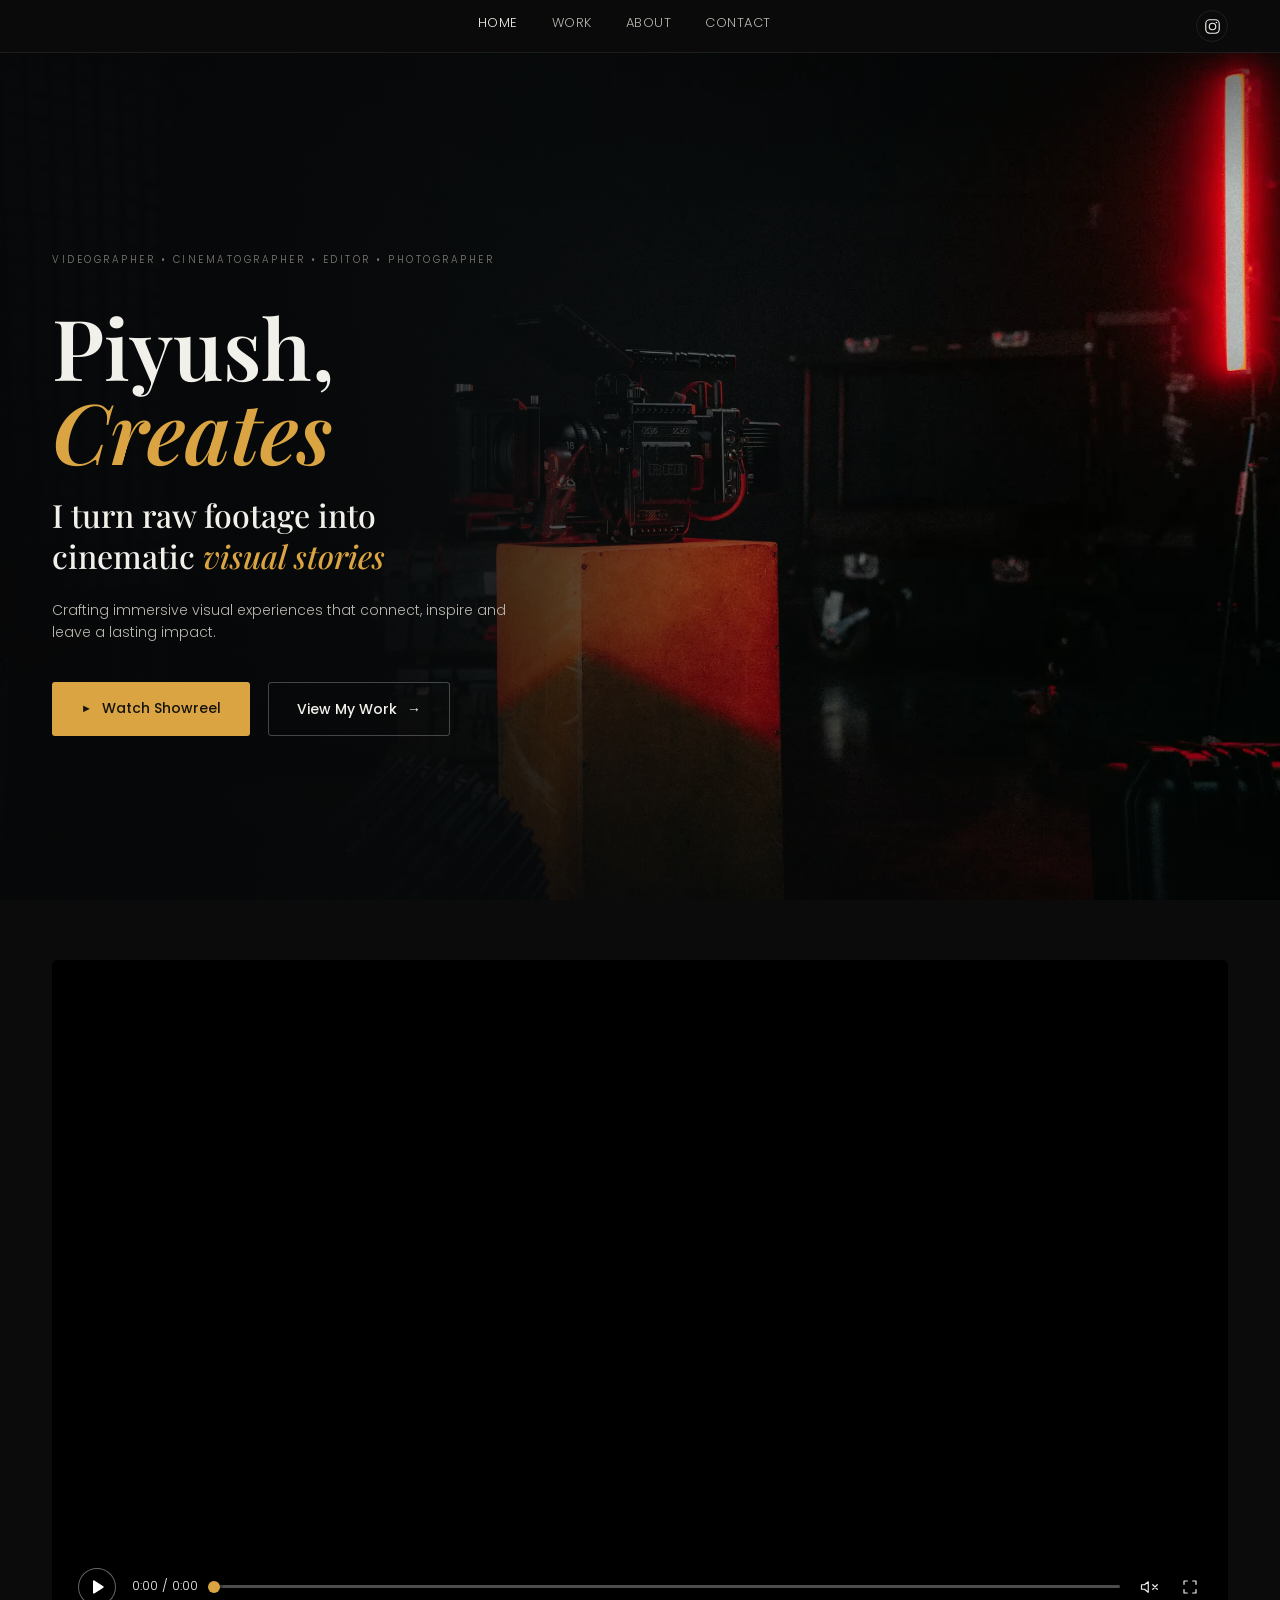
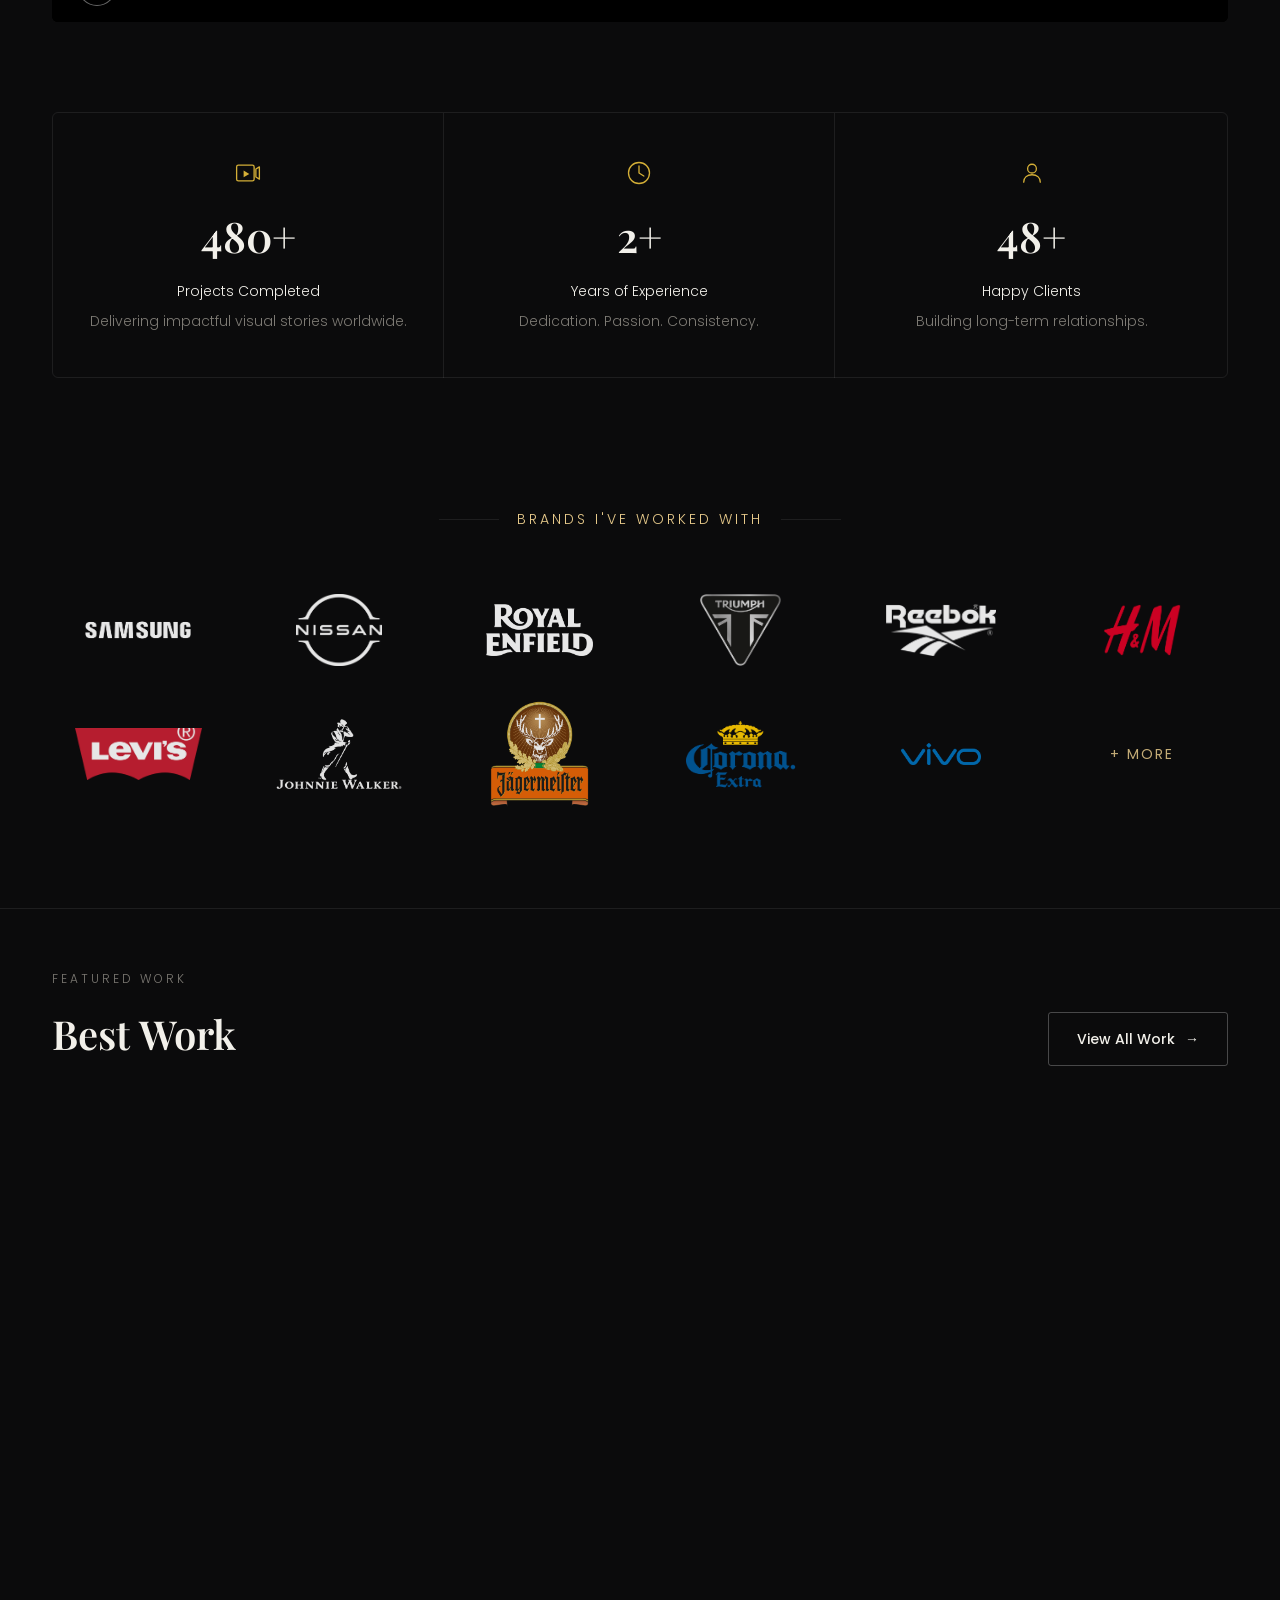
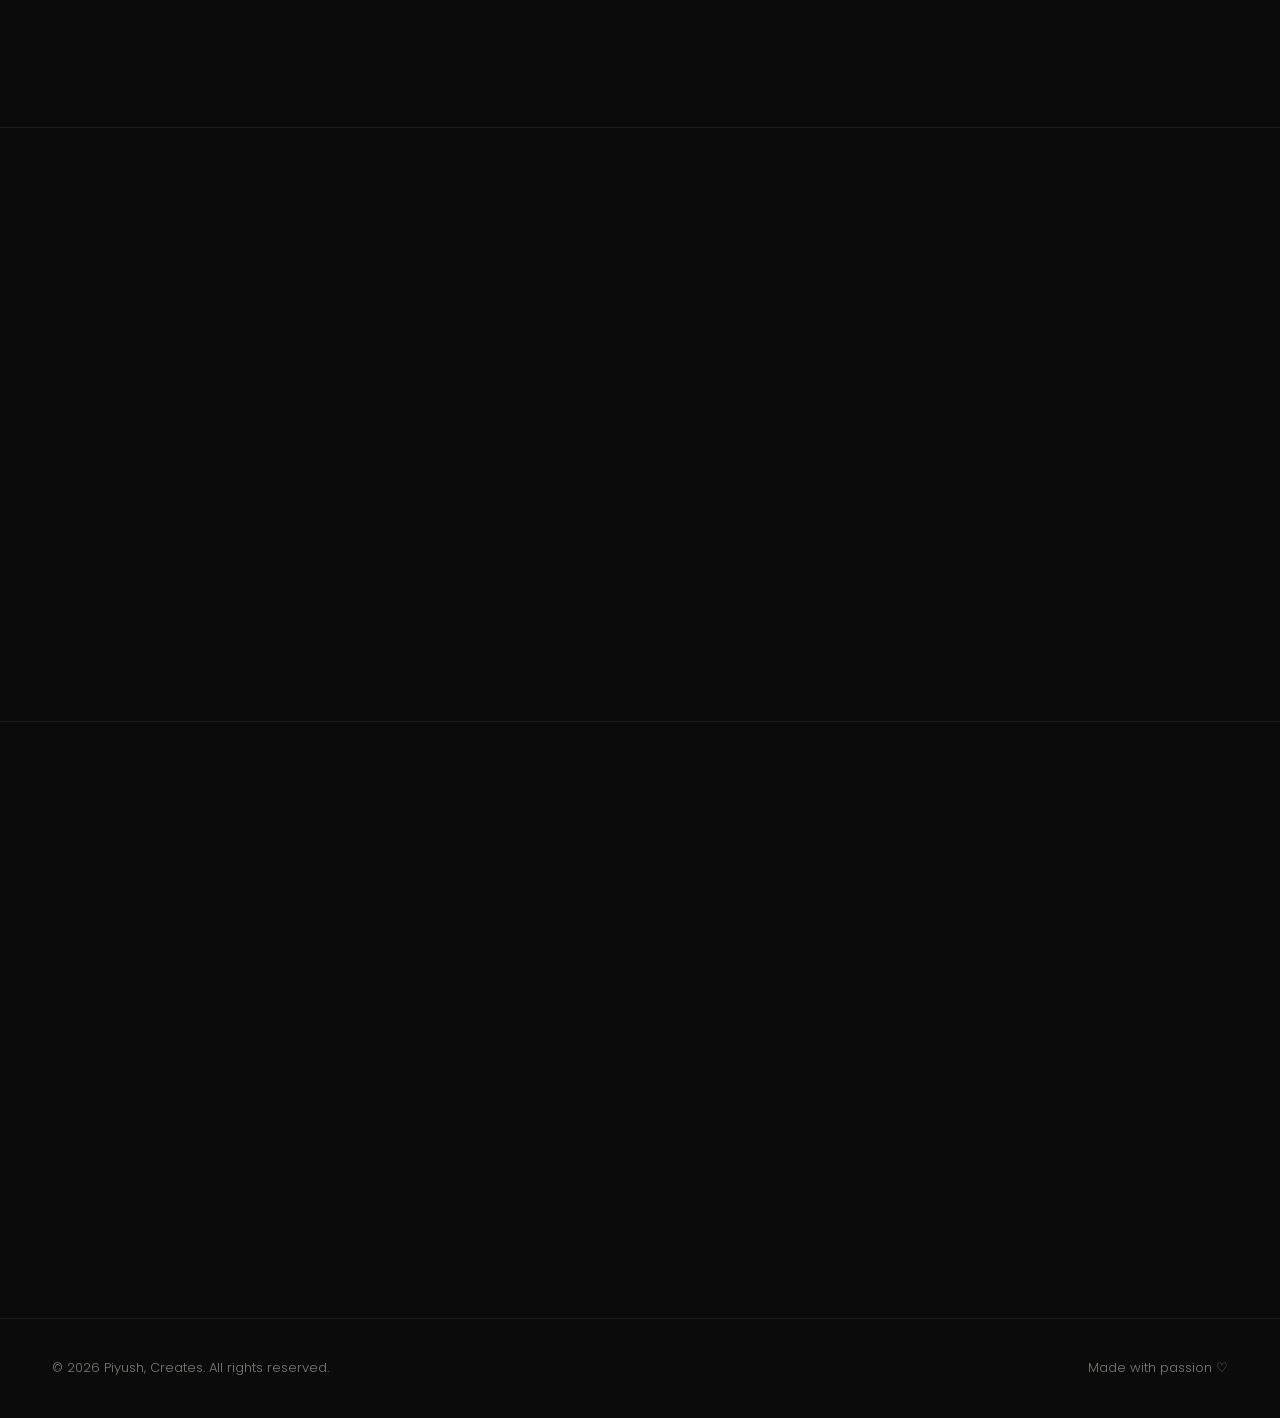
==== commit 6ad25566: "Fixing the font sizes issue" ====
--- a/index.html
+++ b/index.html
@@ -351,7 +351,7 @@
               for <em>details.</em>
             </h2>
             <p class="about-text">
-              I'm Piyush, a cinematographer, editor and photographer based in India. I love crafting visuals that evoke
+              I'm Piyush, a cinematographer, editor and photographer based in Uttarakhand, India. I love crafting visuals that evoke
               emotion and create a lasting impact.
             </p>
             <a href="https://www.instagram.com/piyush.creates/" target="_blank" rel="noopener noreferrer"
--- a/css/style.css
+++ b/css/style.css
@@ -18,6 +18,8 @@
   /* Type */
   --font-display: 'Playfair Display', serif;
   --font-body: 'Poppins', sans-serif;
+  --font-size-subheading: 14px;
+  --font-size-title-card: 18px;
 
   /* Layout */
   --container-w: 1240px;
@@ -104,7 +106,7 @@
   background: var(--surface-translucent);
   backdrop-filter: blur(12px);
   -webkit-backdrop-filter: blur(12px);
-  border-bottom: none;
+  border-bottom: 1px solid var(--border);
   padding: 10px 0;
 }
 .header-inner{
@@ -218,7 +220,7 @@
 .hero-content{
   max-width: 620px;
   text-align: left;
-  margin-top: -28px;
+  margin-top: 24px;
 }
 
 .hero-title{
@@ -239,7 +241,7 @@
 }
 .hero-desc{
   color: var(--text-dim);
-  font-size: 16px;
+  font-size: var(--font-size-subheading);
   max-width: 460px;
   margin: 0 0 38px;
   text-align: left;
@@ -387,8 +389,8 @@
   display: block;
 }
 .stat-num{ font-family: var(--font-display); font-size: 42px; font-weight:600; }
-.stat-label{ font-size: 14px; margin: 10px 0 8px; color: var(--text); }
-.stat-desc{ font-size: 13px; color: var(--text-mute); margin:0; line-height:1.5; }
+.stat-label{ font-size: var(--font-size-subheading); margin: 10px 0 8px; color: var(--text); }
+.stat-desc{ font-size: var(--font-size-subheading); color: var(--text-mute); margin:0; line-height:1.5; }
 
 /* =========================================================
    BRANDS
@@ -519,10 +521,9 @@
 /* =========================================================
    BEST WORK
    ========================================================= */
-.best-work{ padding: 0 0 110px; }
+.best-work{ padding: 60px 0 110px; border-top: 1px solid var(--border); }
 .section-head{
   display:flex; align-items:flex-end; justify-content:space-between;
-  border-bottom: 1px solid var(--border);
   padding-bottom: 28px;
   margin-bottom: 40px;
 }
@@ -538,9 +539,9 @@
   width: 100%;
   max-width: 220px;
 }
-.work-card h3{ font-size: 16px; margin: 14px 0 4px; font-weight:600; }
+.work-card h3{ font-size: var(--font-size-title-card); margin: 14px 0 4px; font-weight:600; }
 .work-card.featured h3{ color: var(--gold); }
-.work-card p{ font-size: 12px; color: var(--text-mute); margin:0; }
+.work-card p{ font-size: var(--font-size-subheading); color: var(--text-mute); margin:0; }
 .work-thumb{
   position:relative;
   aspect-ratio: 9 / 16;
@@ -716,7 +717,13 @@
 
 @media (max-width: 700px){
   .video-modal-overlay{ padding: 0; }
-  .video-modal{ max-width: 100%; border-radius: 0; aspect-ratio: 16/10; }
+  .video-modal{
+    width: 100vw;
+    height: 100dvh;
+    max-width: none;
+    aspect-ratio: auto;
+    border-radius: 0;
+  }
 }
 
 /* =========================================================
@@ -828,7 +835,7 @@
 
 .about-text{
   color: var(--text-dim);
-  font-size: 15px;
+  font-size: var(--font-size-subheading);
   line-height: 1.65;
   max-width: 360px;
   margin: 0 0 28px;
@@ -844,7 +851,6 @@
   justify-content: center;
   padding: 36px 28px 36px 20px;
   background: #0a0a0b;
-  border-left: 1px solid var(--border);
 }
 
 .whatido-list{
@@ -857,7 +863,7 @@
   display: flex;
   align-items: center;
   gap: 12px;
-  font-size: 14px;
+  font-size: var(--font-size-subheading);
 }
 .wi-icon{
   color: var(--gold);
@@ -885,9 +891,12 @@
   padding: 14px 16px;
   color: var(--text);
   font-family: inherit;
-  font-size: 14px;
+  font-size: 13px;
   resize: vertical;
 }
+.contact-form textarea{ min-height: 120px; }
+
+.contact-form .btn{ font-size: 13px; }
 
 /* White when the field contains text */
 .contact-form input.has-value,
@@ -988,8 +997,6 @@
       );
   }
   .about-layout .whatido-col{
-    border-left: none;
-    border-top: 1px solid var(--border);
     padding: 24px 24px 32px;
     align-items: center;
     text-align: center;
@@ -1050,7 +1057,7 @@
     padding-bottom: 40px;
   }
   .hero-inner{ padding-top: 12px; }
-  .hero-content{ margin-top: 0; }
+  .hero-content{ margin-top: 16px; }
   .hero .eyebrow{
     font-size: 8px;
     letter-spacing: 1px;
@@ -1059,23 +1066,23 @@
   }
   .hero-title{ font-size: clamp(42px, 12vw, 62px); }
   .hero-sub{ font-size: clamp(18px, 5.5vw, 25px); }
-  .hero-desc{ font-size: 14px; max-width: 360px; margin-bottom: 28px; }
+  .hero-desc{ max-width: 360px; margin-bottom: 28px; }
   .hero-cta{ flex-direction:row; align-items:center; gap: 10px; }
   .hero-cta .btn{ padding: 11px 16px; font-size: 12px; }
   .video-controls{ flex-wrap:wrap; padding: 10px 14px; gap: 10px; }
   .control-play{ width: 32px; height: 32px; }
   .time{ font-size: 11px; }
   .work-grid{ grid-template-columns: repeat(2, minmax(0, 1fr)); gap: 16px; }
-  .work-card h3{ font-size: 14px; margin-top: 10px; }
-  .work-card p{ font-size: 11px; line-height: 1.4; }
+  .work-card h3{ margin-top: 10px; }
+  .work-card p{ line-height: 1.4; }
   .stats{ padding-bottom: 42px; }
   .stats-box{ grid-template-columns: repeat(3, minmax(0, 1fr)); }
   .stat{ padding: 24px 8px; }
   .stat-icon{ margin-bottom: 8px; }
   .stat-icon svg{ width: 22px; height: 22px; }
   .stat-num{ font-size: 28px; }
-  .stat-label{ font-size: 11px; margin: 6px 0 4px; }
-  .stat-desc{ font-size: 9px; line-height: 1.35; }
+  .stat-label{ margin: 6px 0 4px; }
+  .stat-desc{ line-height: 1.35; }
   .brands{ padding: 12px 0 44px; }
   .section-divider{ gap: 10px; margin-bottom: 28px; }
   .section-divider span{ width: 32px; }
@@ -1090,8 +1097,8 @@
   .brand-jager,.brand-denver{ height: 52px; }
   .brand-jager img,.brand-denver img{ max-height: 48px; max-width: 90px; transform: scale(1.05); }
   .stats-box{ grid-template-columns: repeat(3, minmax(0, 1fr)); }
-  .stat{ border-right:none !important; border-bottom: 1px solid var(--border); }
-  .stat:last-child{ border-bottom:none; }
+  .stat{ border-right: 1px solid var(--border); border-bottom: none; }
+  .stat:last-child{ border-right: none; }
   .section-head{
     flex-direction: row;
     align-items: center;
@@ -1131,8 +1138,8 @@
   .main-nav a,
   .main-nav a.active{ font-size: 11px; }
   .work-grid{ grid-template-columns: repeat(2, minmax(0, 1fr)); gap: 12px; }
-  .work-card h3{ font-size: 13px; }
-  .work-card p{ font-size: 10px; }
+  .work-card h3{ font-size: var(--font-size-title-card); }
+  .work-card p{ font-size: var(--font-size-subheading); }
   .work-play{ width: 36px; height: 36px; }
   .work-play svg{ width: 40px; height: 40px; }
   .brands-grid{ grid-template-columns: repeat(4, minmax(0, 1fr)); gap: 14px 4px; }
@@ -1280,13 +1287,13 @@
 }
 .allwork-hero-desc{
   color: var(--text-dim);
-  font-size: 15px;
+  font-size: var(--font-size-subheading);
   max-width: 520px;
   margin: 0;
 }
 .allwork-more-line{
   color: var(--text-dim);
-  font-size: 15px;
+  font-size: var(--font-size-subheading);
   max-width: 520px;
   margin: 14px 0 0;
 }
@@ -1333,11 +1340,11 @@
   gap: 22px;
 }
 .work-grid-5 .work-card h3{
-  font-size: 15px;
+  font-size: var(--font-size-title-card);
   margin: 14px 0 3px;
 }
 .work-grid-5 .work-card p{
-  font-size: 12px;
+  font-size: var(--font-size-subheading);
 }
 .work-grid-5 .work-play svg{
   width: 40px;
@@ -1369,8 +1376,8 @@
 @media (max-width: 700px){
   .allwork-hero{ padding: 68px 0 30px; }
   .allwork-hero h1{ font-size: 34px; margin-bottom: 12px; }
-  .allwork-hero-desc{ font-size: 12px; line-height: 1.4; }
-  .allwork-more-line{ font-size: 10px; line-height: 1.25; margin-top: 8px; }
+  .allwork-hero-desc{ line-height: 1.4; }
+  .allwork-more-line{ line-height: 1.25; margin-top: 8px; }
   .allwork-more-btn{ margin-top: 16px; padding: 10px 16px; font-size: 12px; }
   .allwork-body{ padding: 32px 0 12px; }
   .category-section{ margin-bottom: 38px; }
@@ -1379,10 +1386,10 @@
   .category-head .eyebrow{ font-size: 8px; letter-spacing: 1.5px; margin-bottom: 2px; }
   .category-head h2{ font-size: 21px; line-height: 1.05; }
   .category-count{ flex-shrink: 0; font-size: 10px; }
-  .work-grid-5 .work-card h3{ font-size: 13px; margin-top: 8px; }
-  .work-grid-5 .work-card p{ font-size: 10px; line-height: 1.3; }
+  .work-grid-5 .work-card h3{ margin-top: 8px; }
+  .work-grid-5 .work-card p{ line-height: 1.3; }
   .more-work-cta{ padding: 22px 16px 2px; margin-top: 2px; }
-  .more-work-text{ font-size: 12px; line-height: 1.4; margin-bottom: 12px; }
+  .more-work-text{ line-height: 1.4; margin-bottom: 12px; }
   .more-work-cta .btn{ padding: 9px 14px; font-size: 11px; }
 }
 
@@ -1395,10 +1402,22 @@
 }
 .more-work-text{
   color: var(--text-dim);
-  font-size: 15px;
+  font-size: var(--font-size-subheading);
   max-width: 480px;
   margin: 0 auto 22px;
 }
+
+@media (max-width: 700px){
+  :root{
+    --font-size-subheading: 13px;
+    --font-size-title-card: 16px;
+  }
+}
+
 @media (max-width: 480px){
+  :root{
+    --font-size-subheading: 12px;
+    --font-size-title-card: 15px;
+  }
   .more-work-cta{ padding: 40px 16px 6px; }
 }
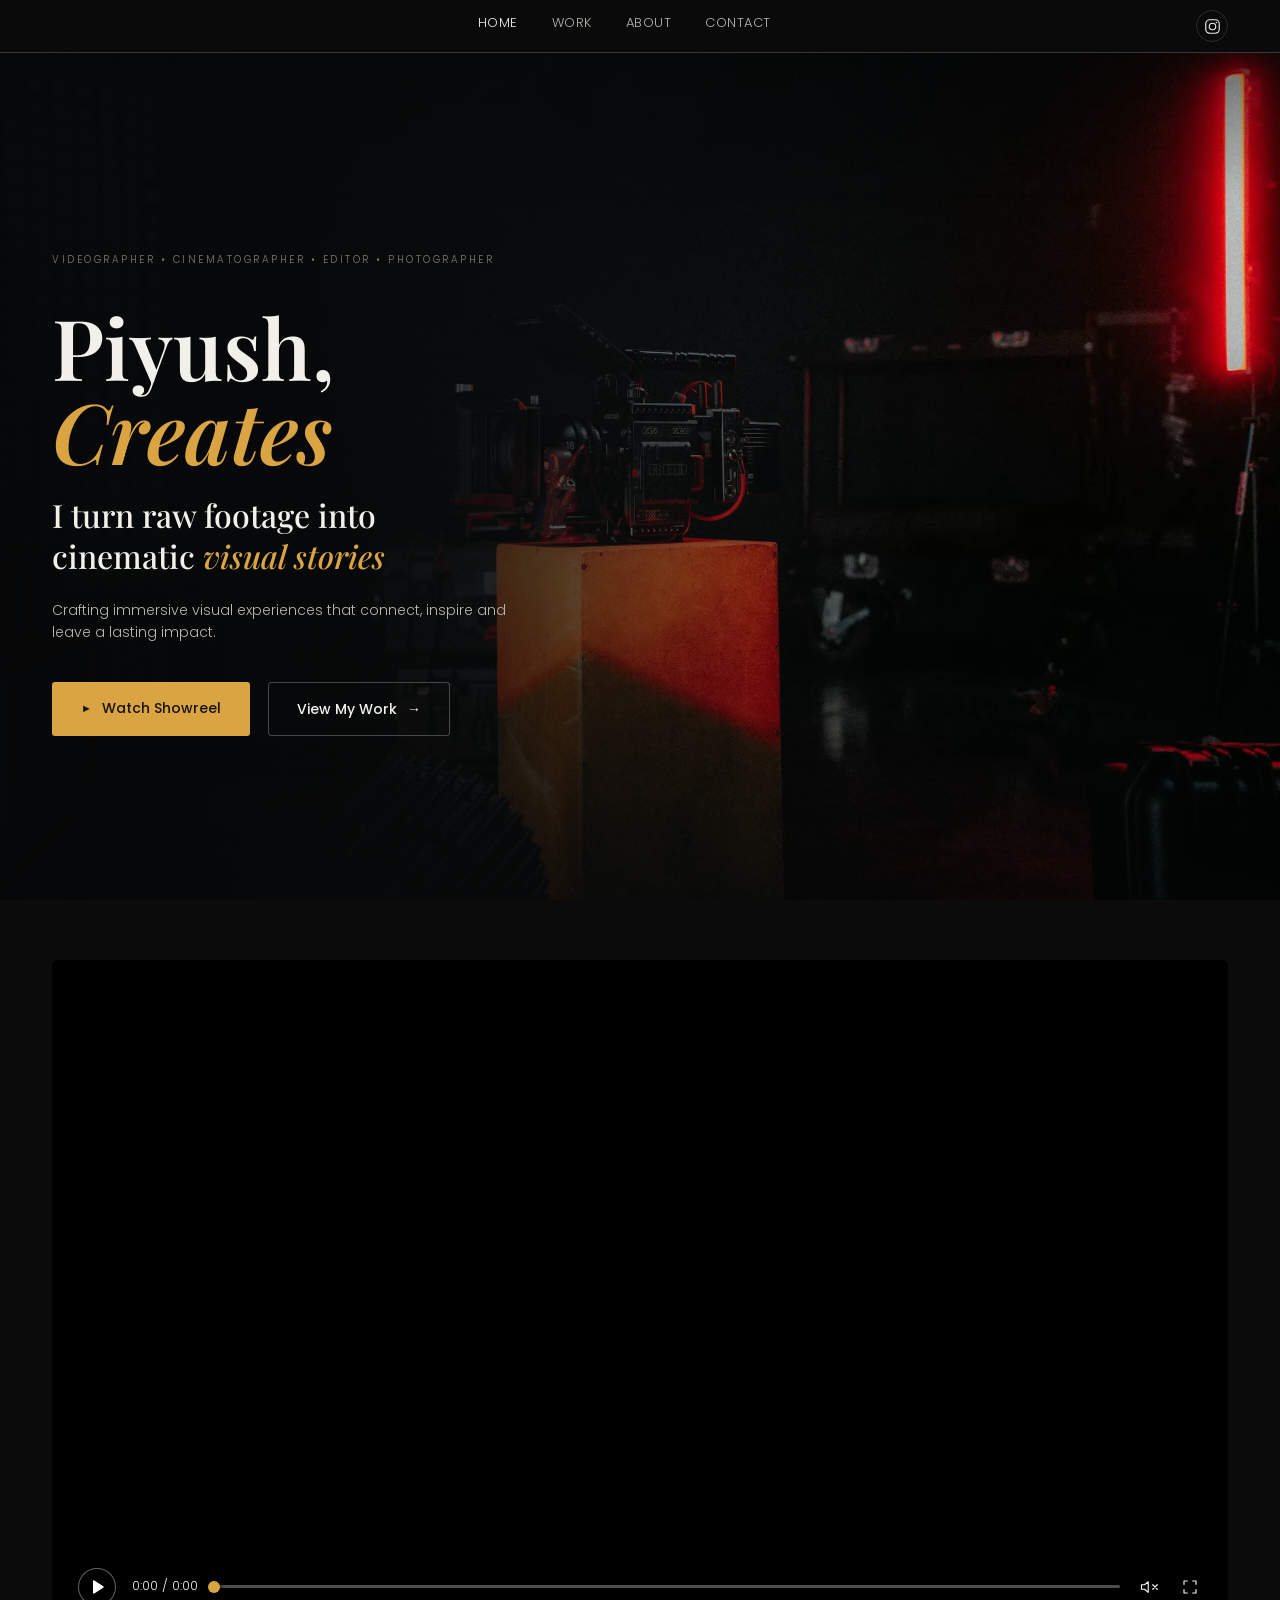
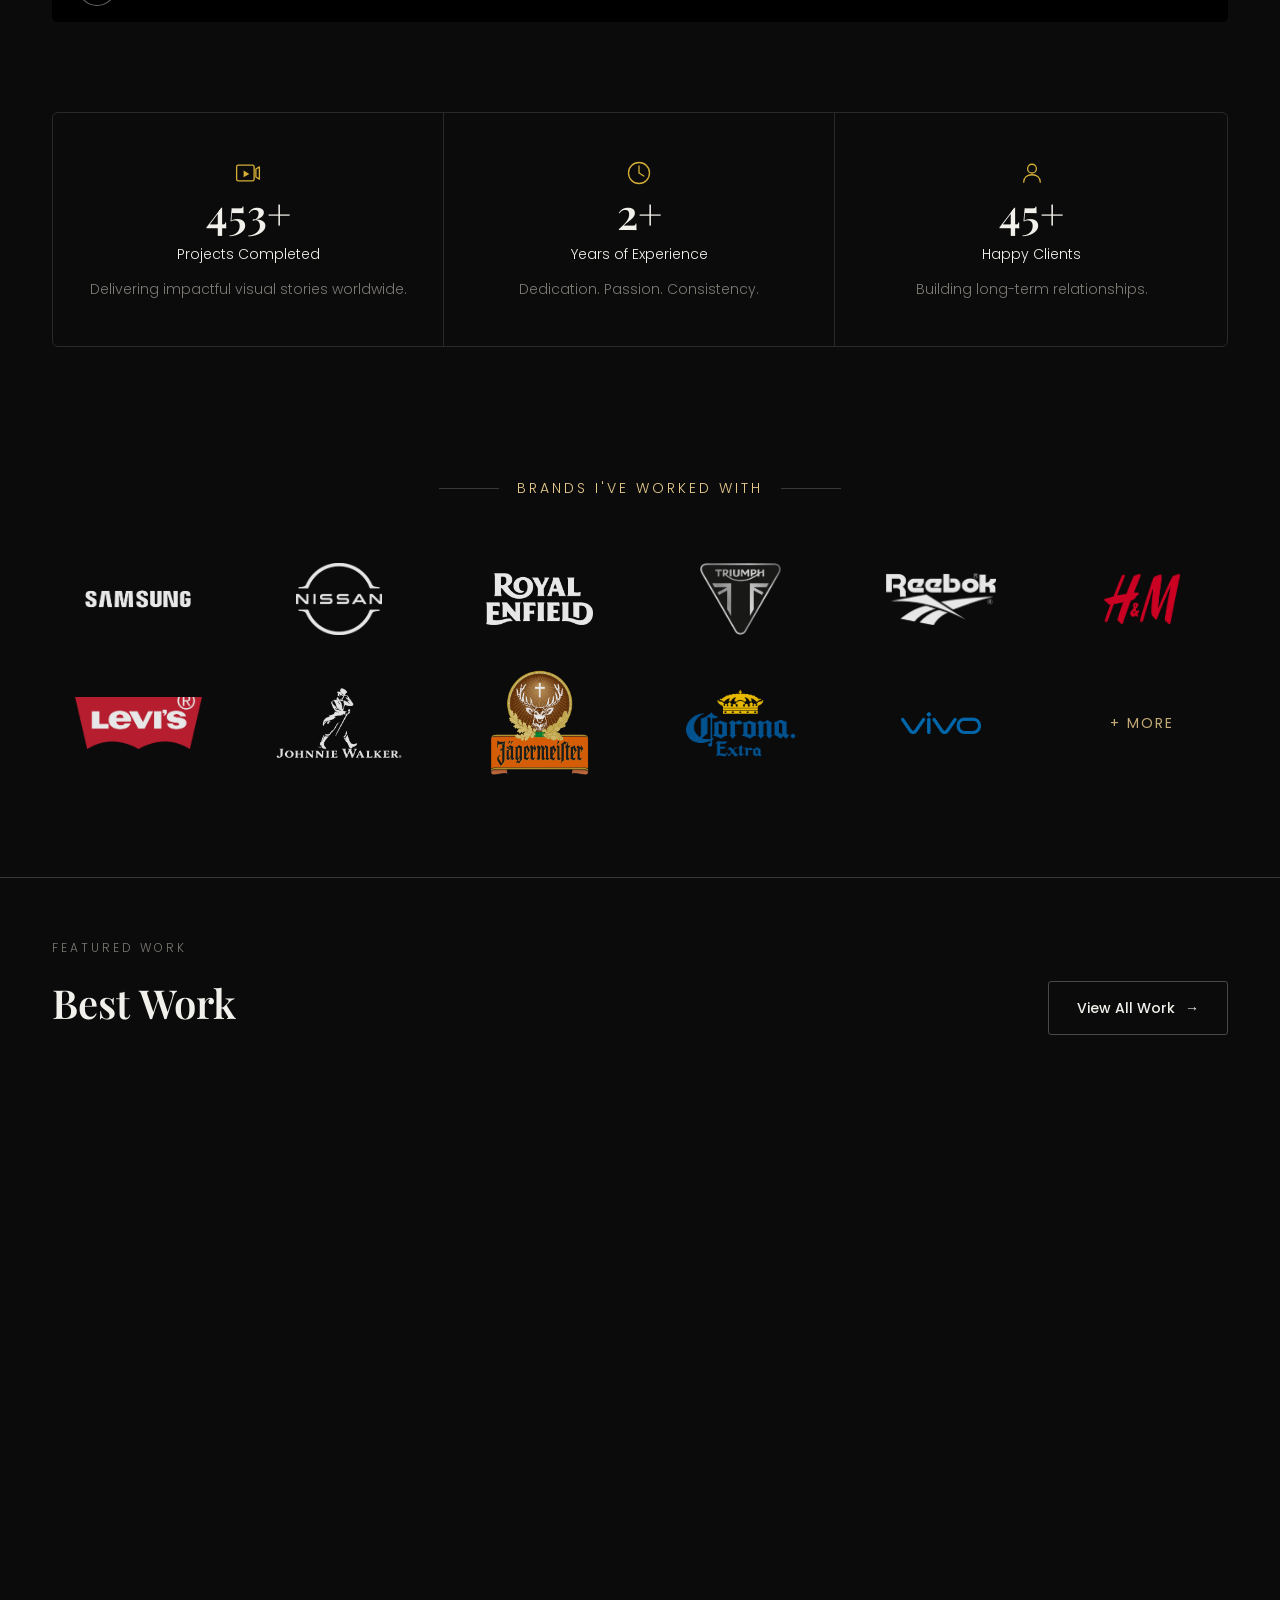
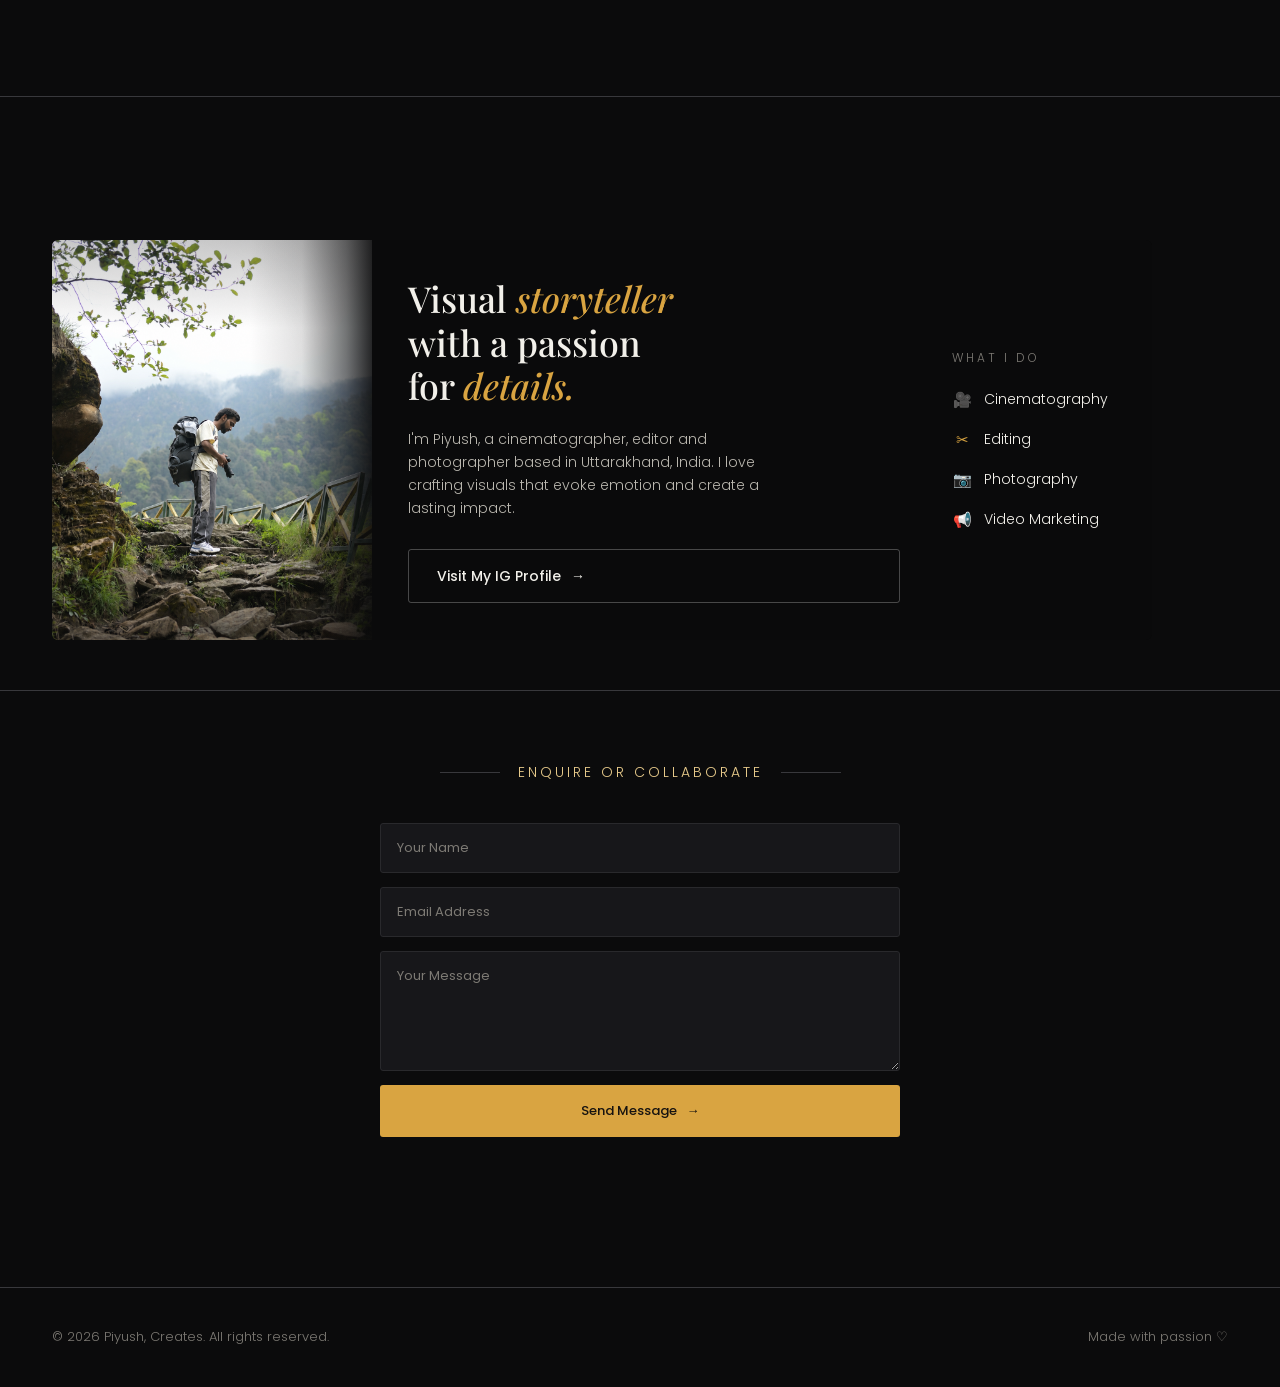
==== commit 860167f3: "fixing thumbnails" ====
--- a/index.html
+++ b/index.html
@@ -231,7 +231,7 @@
           <img src="assets/brands/dyson.webp" alt="Dyson" loading="lazy">
         </div>
         <div class="brand brand-extra brand-denver">
-          <img src="assets/brands/denver.jpg" alt="Denver" loading="lazy">
+          <img src="assets/brands/denver.webp" alt="Denver" loading="lazy">
         </div>
         <button type="button" class="brand brand-more" id="brands-more" aria-expanded="false">+ MORE</button>
       </div>
--- a/css/style.css
+++ b/css/style.css
@@ -3,7 +3,8 @@
   --bg: #0b0b0c;
   --bg-alt: #111113;
   --bg-panel: #17171a;
-  --border: rgba(255,255,255,0.08);
+  --border: #29292c;
+  --divider: #38383c;
   --text: #f2f0ea;
   --text-dim: #b9b6ae;
   --text-mute: #7d7a74;
@@ -106,7 +107,7 @@
   background: var(--surface-translucent);
   backdrop-filter: blur(12px);
   -webkit-backdrop-filter: blur(12px);
-  border-bottom: 1px solid var(--border);
+  border-bottom: 1px solid var(--divider);
   padding: 10px 0;
 }
 .header-inner{
@@ -292,12 +293,25 @@
   background: #000;
 }
 .video-frame:fullscreen,
-.video-frame:-webkit-full-screen{
+.video-frame:-webkit-full-screen,
+.video-frame.pseudo-fullscreen{
   width: 100%;
   height: 100%;
   aspect-ratio: auto;
   border-radius: 0;
   background: #000;
+}
+/* Fallback for browsers/in-app webviews that block the real
+   Fullscreen API outright — fills the viewport with CSS instead. */
+.video-frame.pseudo-fullscreen{
+  position: fixed;
+  inset: 0;
+  width: 100vw;
+  height: 100dvh;
+  z-index: 999;
+}
+.video-frame.pseudo-fullscreen .showreel-video{
+  object-fit: contain;
 }
 .showreel-video{
   position: absolute;
@@ -380,7 +394,7 @@
   display: flex;
   align-items: center;
   justify-content: center;
-  margin-bottom: 16px;
+  margin-bottom: 4px;
   color: #D4AF37;
 }
 .stat-icon svg{
@@ -388,8 +402,8 @@
   height: 28px;
   display: block;
 }
-.stat-num{ font-family: var(--font-display); font-size: 42px; font-weight:600; }
-.stat-label{ font-size: var(--font-size-subheading); margin: 10px 0 8px; color: var(--text); }
+.stat-num{ font-family: var(--font-display); font-size: 42px; font-weight:600; line-height: 1.05; }
+.stat-label{ font-size: var(--font-size-subheading); margin: 8px 0 14px; color: var(--text); }
 .stat-desc{ font-size: var(--font-size-subheading); color: var(--text-mute); margin:0; line-height:1.5; }
 
 /* =========================================================
@@ -401,7 +415,7 @@
   justify-content:center;
   margin-bottom: 60px;
 }
-.section-divider span{ width:60px; height:1px; background: var(--border); }
+.section-divider span{ width:60px; height:1px; background: var(--divider); }
 .section-divider p{
   margin:0; font-size:14px; letter-spacing:3px; text-transform:uppercase; color: var(--gold-soft);
 }
@@ -487,7 +501,7 @@
 .brand-more{
   color: var(--gold-soft);
   font-family: var(--font-body);
-  font-size: 14px;
+  font-size: var(--font-size-subheading);
   letter-spacing: 2px;
   height: auto;
   opacity: 0.85;
@@ -521,7 +535,7 @@
 /* =========================================================
    BEST WORK
    ========================================================= */
-.best-work{ padding: 60px 0 110px; border-top: 1px solid var(--border); }
+.best-work{ padding: 60px 0 110px; border-top: 1px solid var(--divider); }
 .section-head{
   display:flex; align-items:flex-end; justify-content:space-between;
   padding-bottom: 28px;
@@ -674,6 +688,27 @@
 .video-modal-body{
   width: 100%;
   height: 100%;
+  position: relative;
+}
+.video-modal-loading{
+  position: absolute;
+  inset: 0;
+  z-index: 2;
+  display: flex;
+  align-items: center;
+  justify-content: center;
+  background: #000;
+}
+.video-modal-loading .spinner{
+  width: 34px;
+  height: 34px;
+  border: 3px solid rgba(255,255,255,0.25);
+  border-top-color: var(--gold);
+  border-radius: 50%;
+  animation: video-modal-spin .8s linear infinite;
+}
+@keyframes video-modal-spin{
+  to{ transform: rotate(360deg); }
 }
 .video-modal-body video,
 .video-modal-body iframe{
@@ -683,9 +718,28 @@
   display: block;
   background: #000;
 }
+.video-modal-body video{
+  object-fit: contain;
+}
 .video-modal-body video:fullscreen,
 .video-modal-body video:-webkit-full-screen{
   object-fit: contain;
+}
+.video-modal:fullscreen,
+.video-modal:-webkit-full-screen,
+.video-modal.pseudo-fullscreen{
+  width: 100vw;
+  height: 100dvh;
+  max-width: none;
+  aspect-ratio: auto;
+  border-radius: 0;
+}
+/* Fallback for browsers/in-app webviews that block the real
+   Fullscreen API outright — fills the viewport with CSS instead. */
+.video-modal.pseudo-fullscreen{
+  position: fixed;
+  inset: 0;
+  z-index: 300;
 }
 .video-modal-close{
   position: absolute;
@@ -724,19 +778,29 @@
     aspect-ratio: auto;
     border-radius: 0;
   }
+  /* The close button lives inside .video-modal, so it rides along
+     whenever the modal itself is the element that goes fullscreen —
+     stacking a custom "×" on top of the player's own controls. Once
+     real fullscreen is engaged there's already a native way out
+     (swipe down / back gesture), so hide the custom button and let
+     the video play through untouched, just like the intro video. */
+  .video-modal:fullscreen .video-modal-close,
+  .video-modal:-webkit-full-screen .video-modal-close{
+    display: none;
+  }
 }
 
 /* =========================================================
    BOTTOM GRID: About + What I Do
    ========================================================= */
-.bottom-grid{ padding: 60px 0 50px; border-top: 1px solid var(--border); }
+.bottom-grid{ padding: 60px 0 50px; border-top: 1px solid var(--divider); }
 
 /* =========================================================
    CONTACT SECTION
    ========================================================= */
 .contact-section{
   padding: 70px 0 90px;
-  border-top: 1px solid var(--border);
+  border-top: 1px solid var(--divider);
 }
 .contact-section .section-divider{
   margin-bottom: 40px;
@@ -920,7 +984,7 @@
    FOOTER
    ========================================================= */
 .site-footer{
-  border-top: 1px solid var(--border);
+  border-top: 1px solid var(--divider);
   padding: 26px 0;
   margin-top: 60px;
 }
@@ -1078,15 +1142,16 @@
   .stats{ padding-bottom: 42px; }
   .stats-box{ grid-template-columns: repeat(3, minmax(0, 1fr)); }
   .stat{ padding: 24px 8px; }
-  .stat-icon{ margin-bottom: 8px; }
+  .stat-icon{ margin-bottom: 4px; }
   .stat-icon svg{ width: 22px; height: 22px; }
   .stat-num{ font-size: 28px; }
-  .stat-label{ margin: 6px 0 4px; }
+  .stat-label{ margin: 8px 0 10px; }
   .stat-desc{ line-height: 1.35; }
   .brands{ padding: 12px 0 44px; }
   .section-divider{ gap: 10px; margin-bottom: 28px; }
   .section-divider span{ width: 32px; }
   .section-divider p{ font-size: 11px; letter-spacing: 1.5px; }
+  .brand-more{ font-size: 11px; }
   .brands-grid{ grid-template-columns: repeat(4, minmax(0, 1fr)); gap: 18px 8px; }
   .brand{ height: 42px; max-width: 90px; }
   .brand img{ max-height: 32px; }
@@ -1130,6 +1195,10 @@
   .about-photo{ max-width: 280px; }
   .about-layout .whatido-col{ padding: 20px 18px 28px; }
   .contact-col{ max-width: 100%; }
+  .contact-form input,
+  .contact-form textarea{ font-size: 16px; }
+  .contact-form input::placeholder,
+  .contact-form textarea::placeholder{ font-size: 13px; }
 }
 
 @media (max-width: 480px){
@@ -1250,8 +1319,8 @@
    clears the fixed back button instead of a header height. */
 .allwork-hero{
   position: relative;
-  padding: 96px 0 56px;
-  border-bottom: 1px solid var(--border);
+  padding: 64px 0 56px;
+  border-bottom: 1px solid var(--divider);
   overflow: hidden;
 }
 .allwork-hero-bg{
@@ -1275,6 +1344,13 @@
   color: var(--text-mute);
   margin-bottom: 22px;
 }
+.allwork-crumb .back-btn{
+  position: static;
+  width: 22px;
+  height: 22px;
+  margin: 0 2px 0 -4px;
+}
+.allwork-crumb .back-btn:hover{ transform: translateX(-3px); }
 .allwork-crumb a{
   color: var(--text-dim);
   transition: color .2s ease;
@@ -1316,7 +1392,7 @@
   display: flex;
   align-items: flex-end;
   justify-content: space-between;
-  border-bottom: 1px solid var(--border);
+  border-bottom: 1px solid var(--divider);
   padding-bottom: 22px;
   margin-bottom: 32px;
 }
@@ -1374,7 +1450,7 @@
 .work-grid-5 .work-card:nth-child(5){ transition-delay: .24s; }
 
 @media (max-width: 700px){
-  .allwork-hero{ padding: 68px 0 30px; }
+  .allwork-hero{ padding: 44px 0 30px; }
   .allwork-hero h1{ font-size: 34px; margin-bottom: 12px; }
   .allwork-hero-desc{ line-height: 1.4; }
   .allwork-more-line{ line-height: 1.25; margin-top: 8px; }
@@ -1397,7 +1473,7 @@
 .more-work-cta{
   text-align: center;
   padding: 50px 20px 10px;
-  border-top: 1px solid var(--border);
+  border-top: 1px solid var(--divider);
   margin-top: 10px;
 }
 .more-work-text{
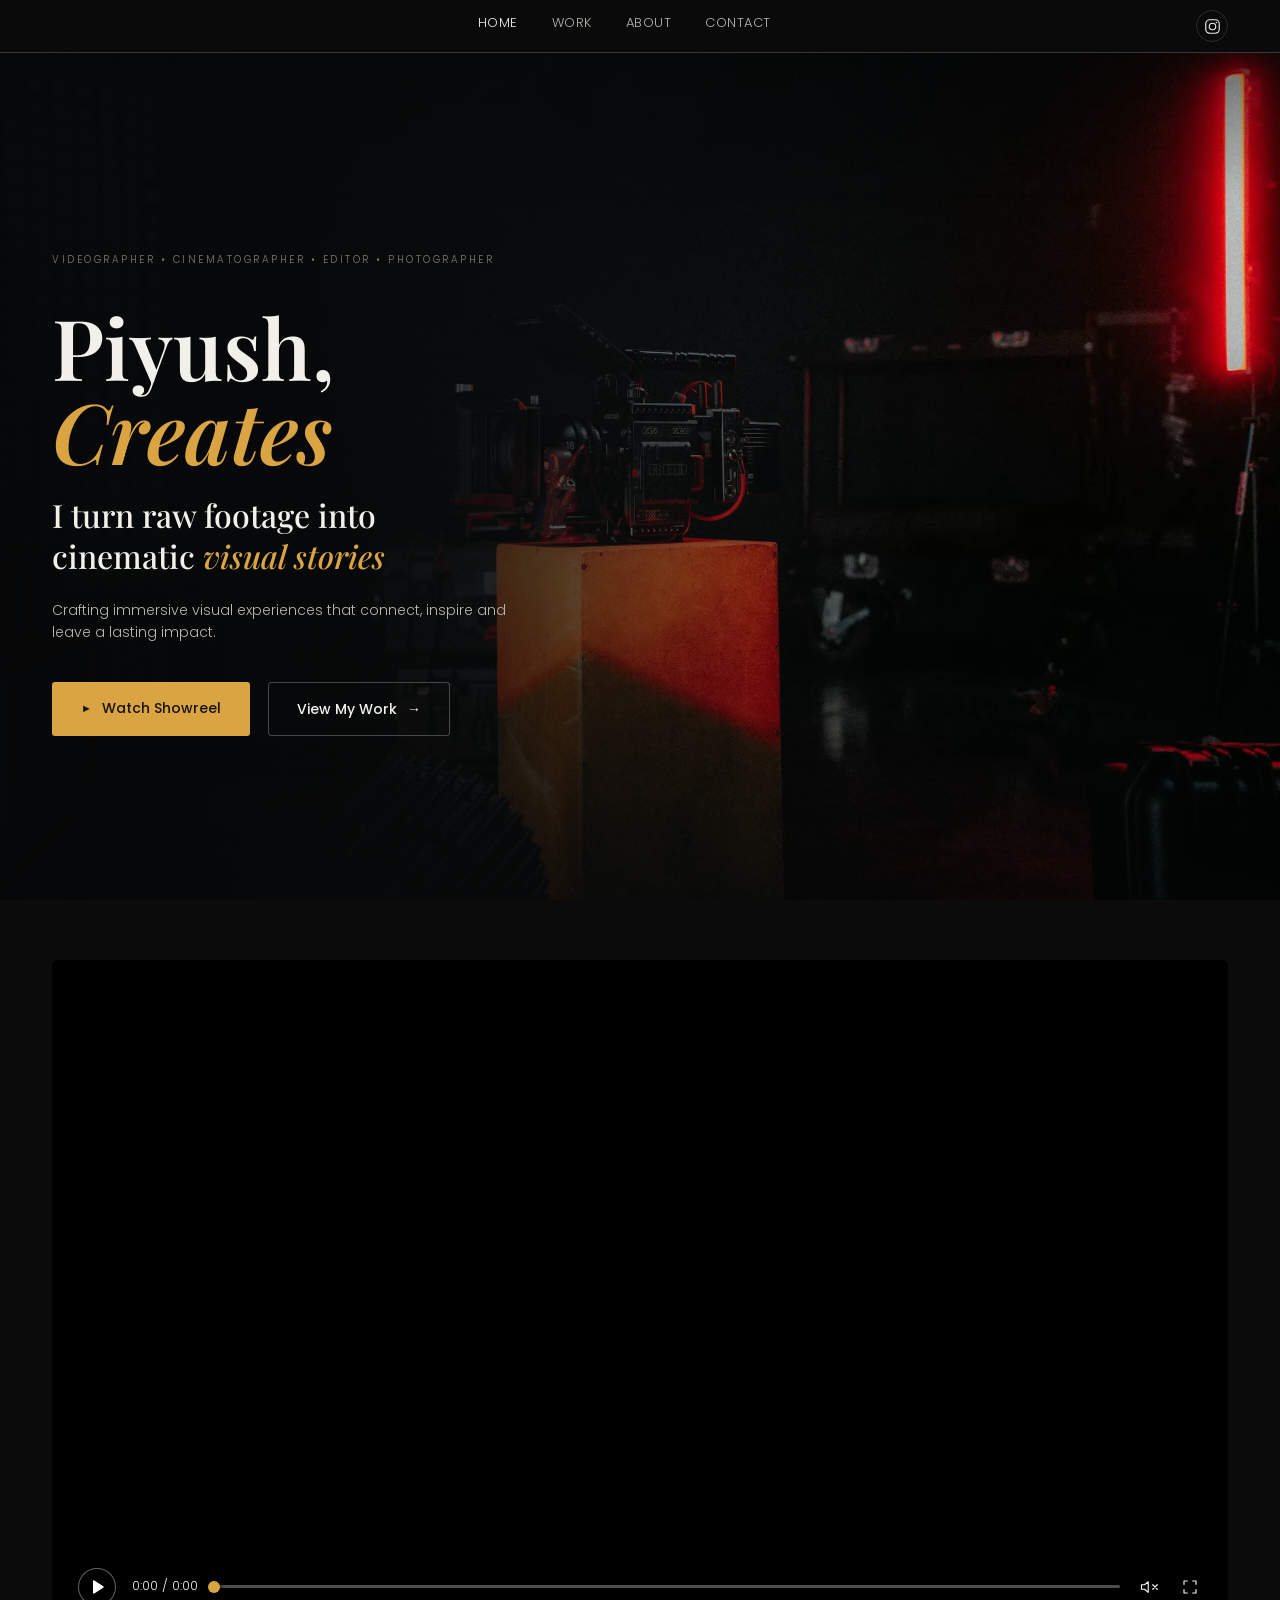
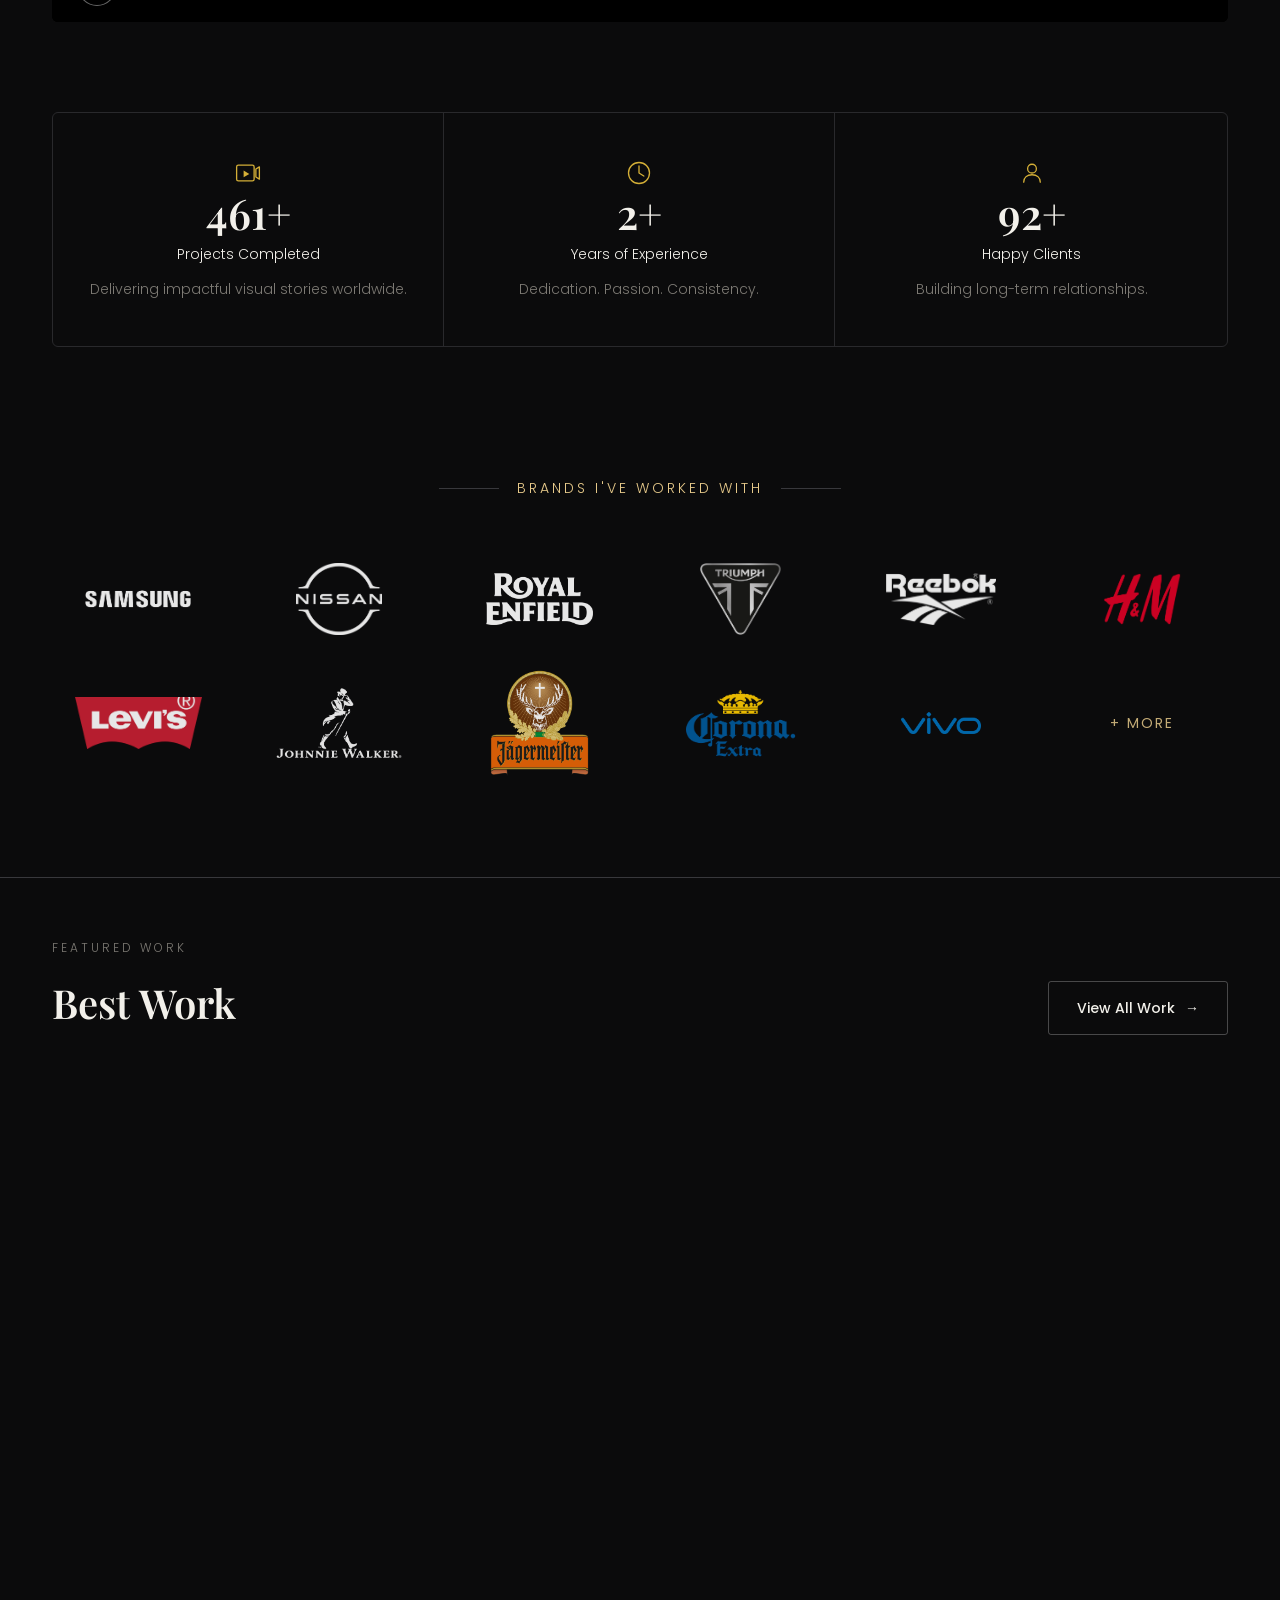
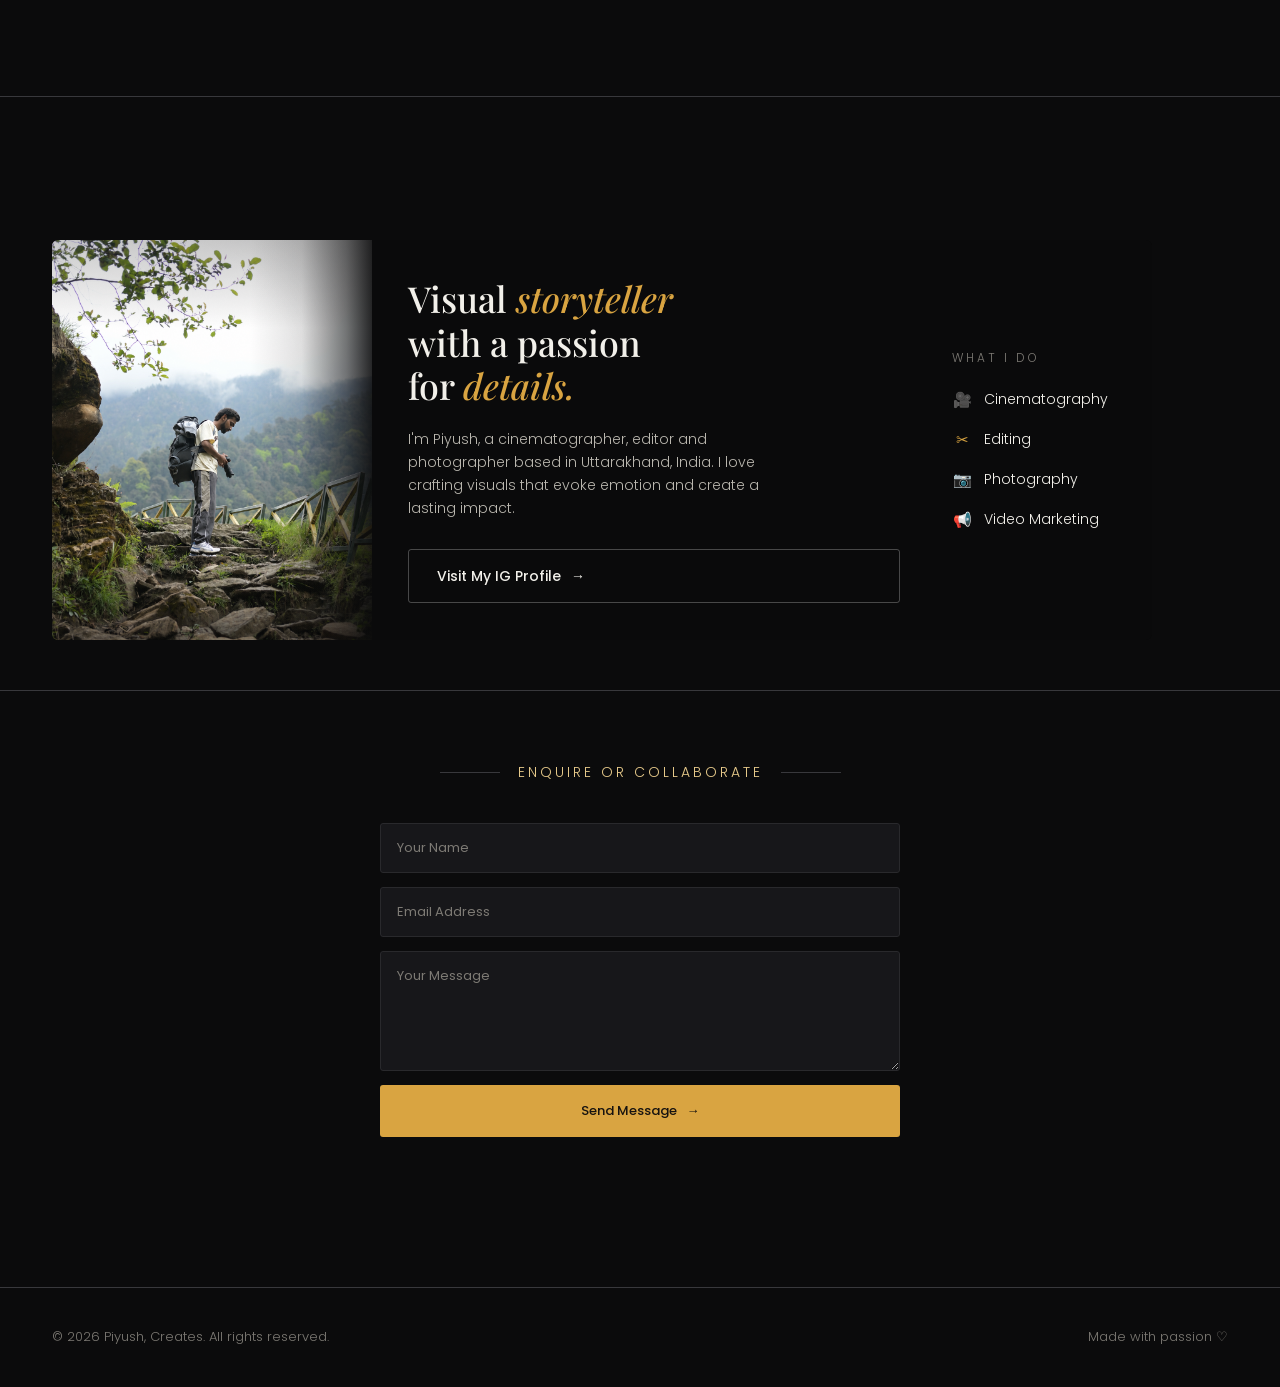
==== commit 2199904b: "fixing clients counts" ====
--- a/index.html
+++ b/index.html
@@ -166,7 +166,7 @@
                 stroke-linecap="round" stroke-linejoin="round" />
             </svg>
           </div>
-          <div class="stat-num"><span class="counter" data-target="50">0</span>+</div>
+          <div class="stat-num"><span class="counter" data-target="100">0</span>+</div>
           <div class="stat-label">Happy Clients</div>
           <p class="stat-desc">Building long-term relationships.</p>
         </div>
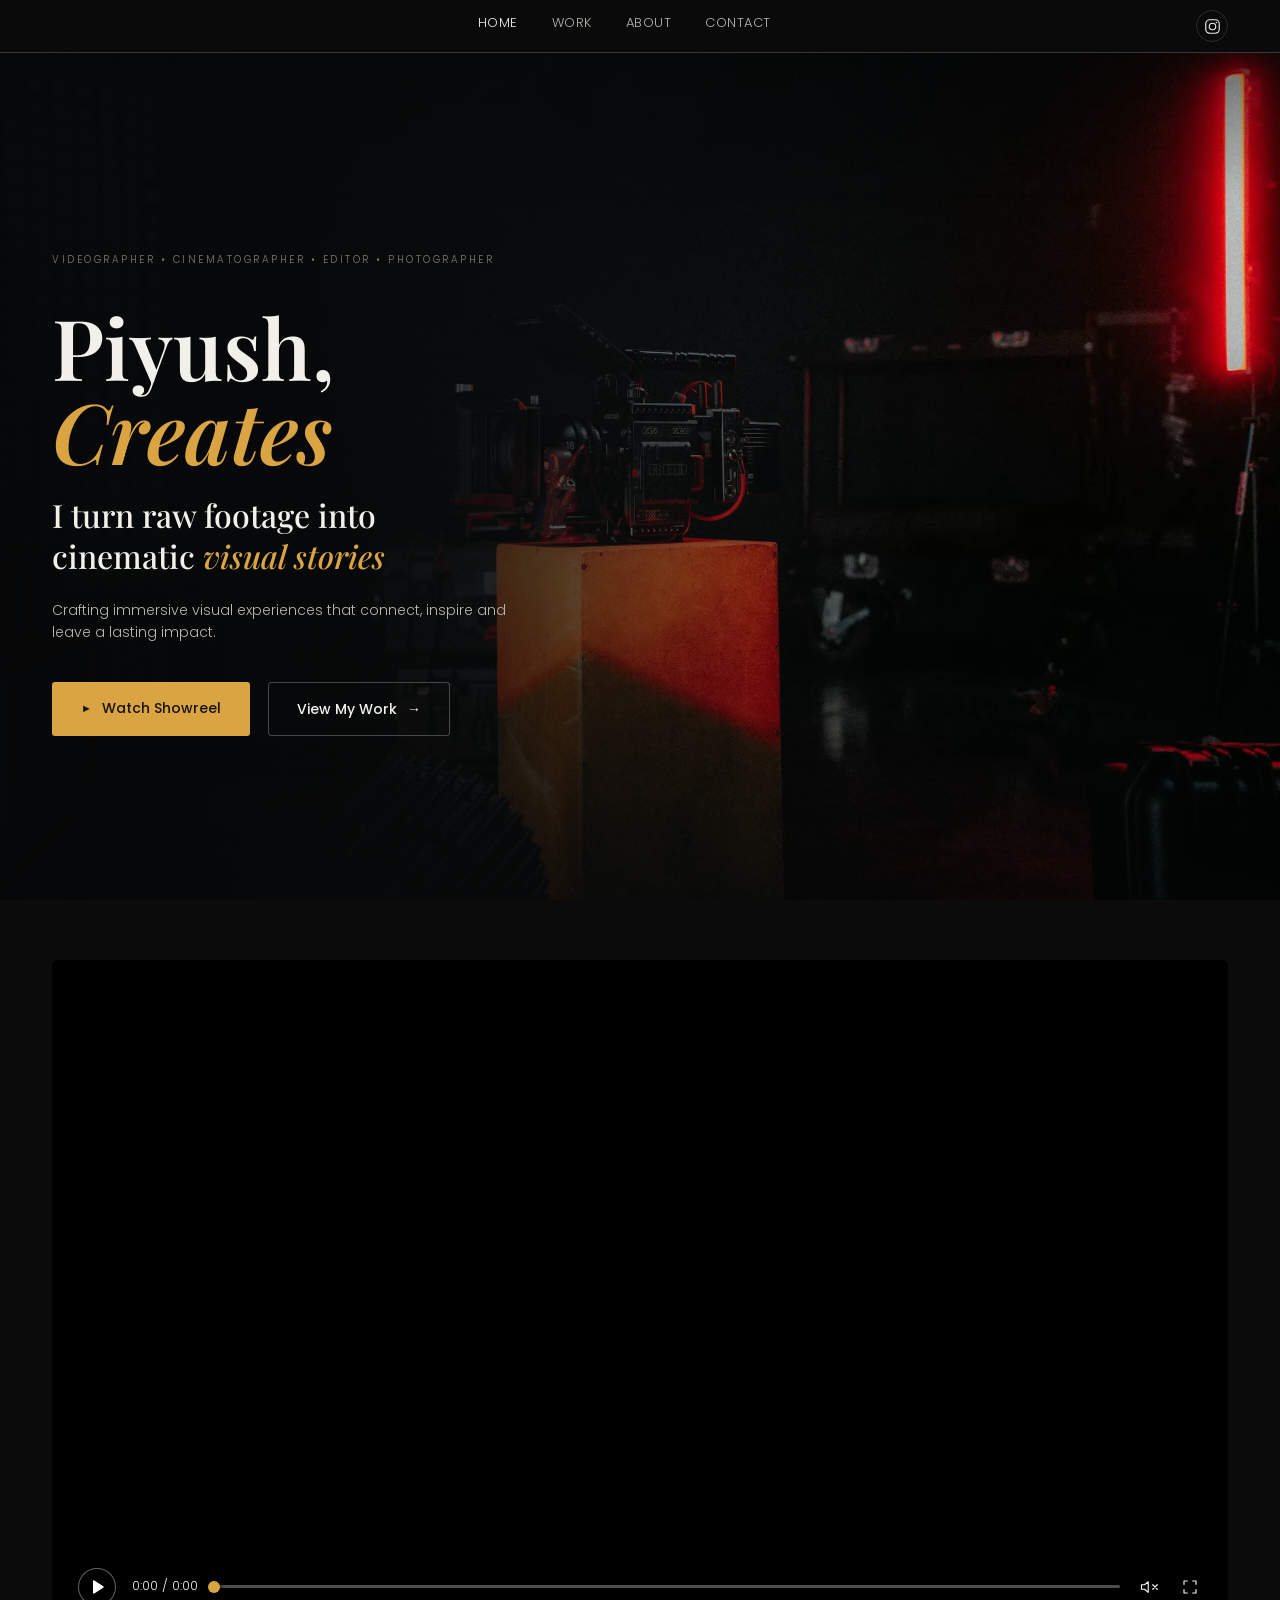
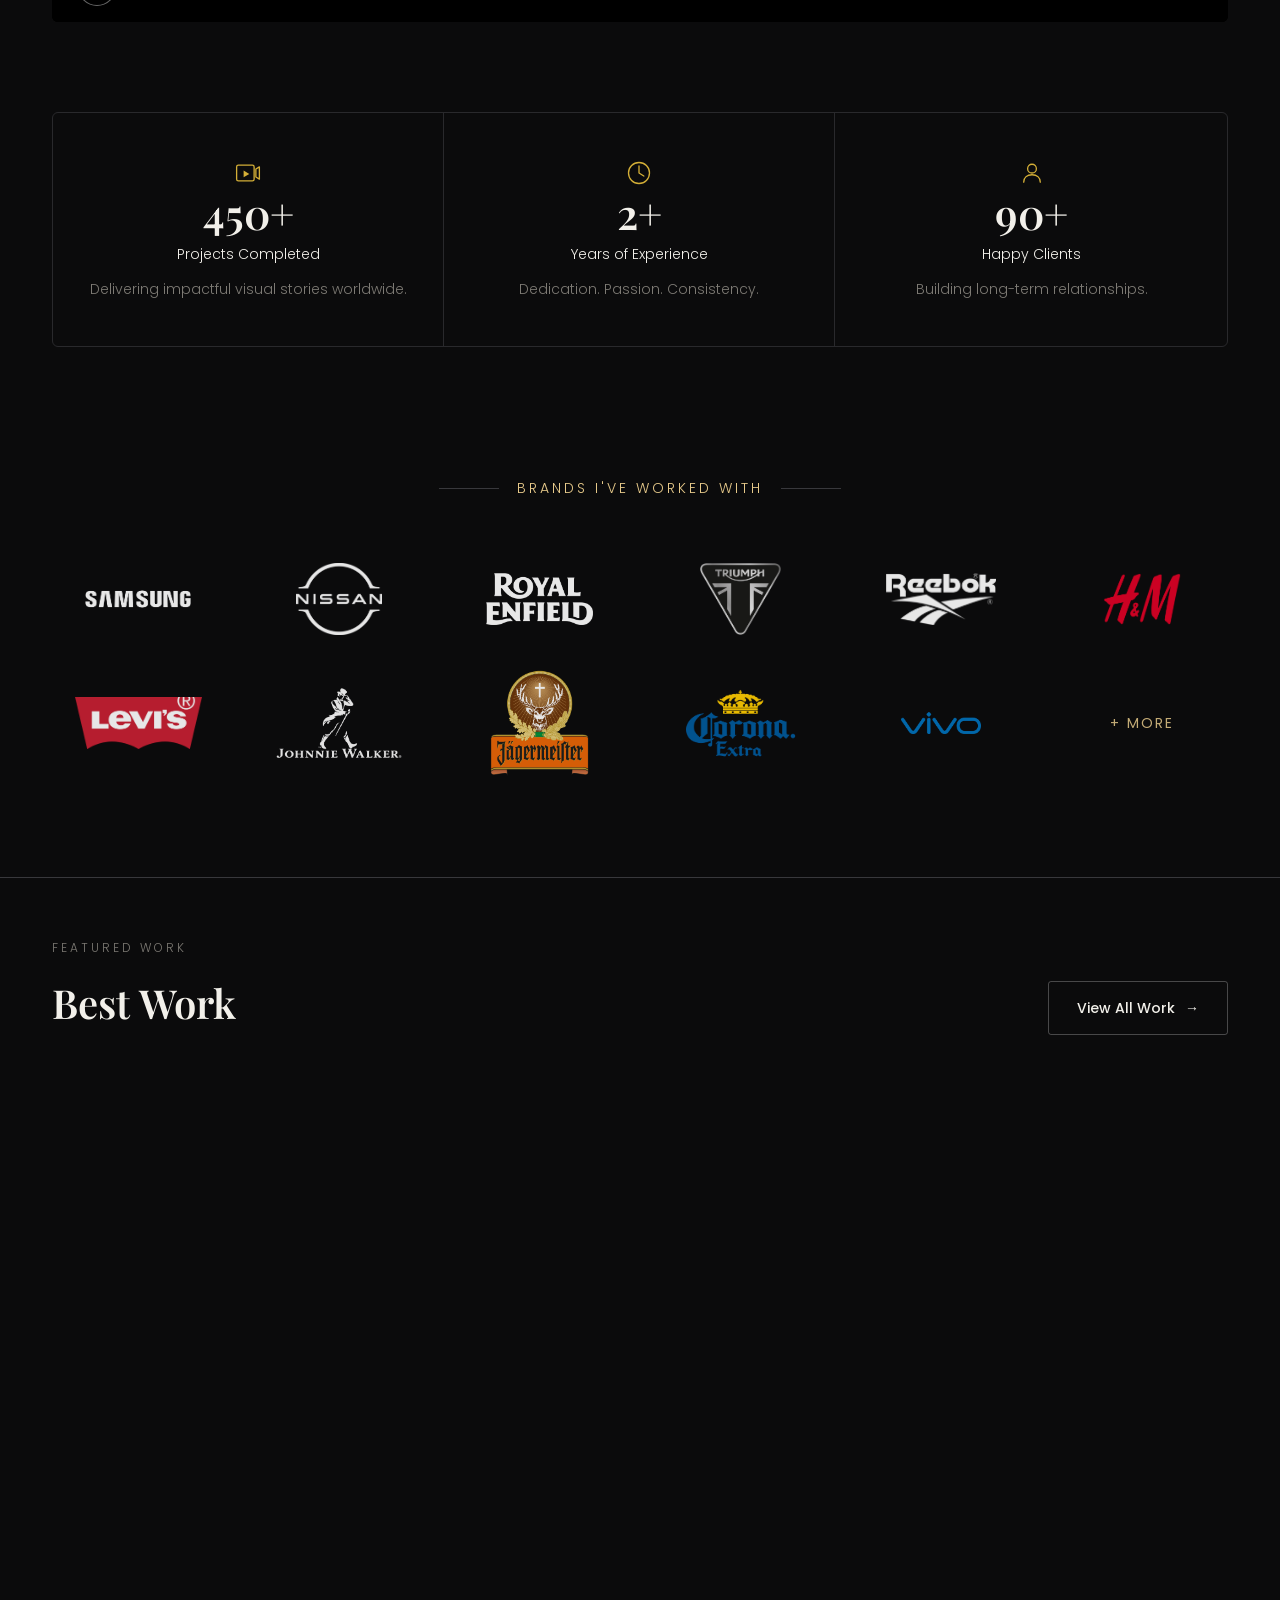
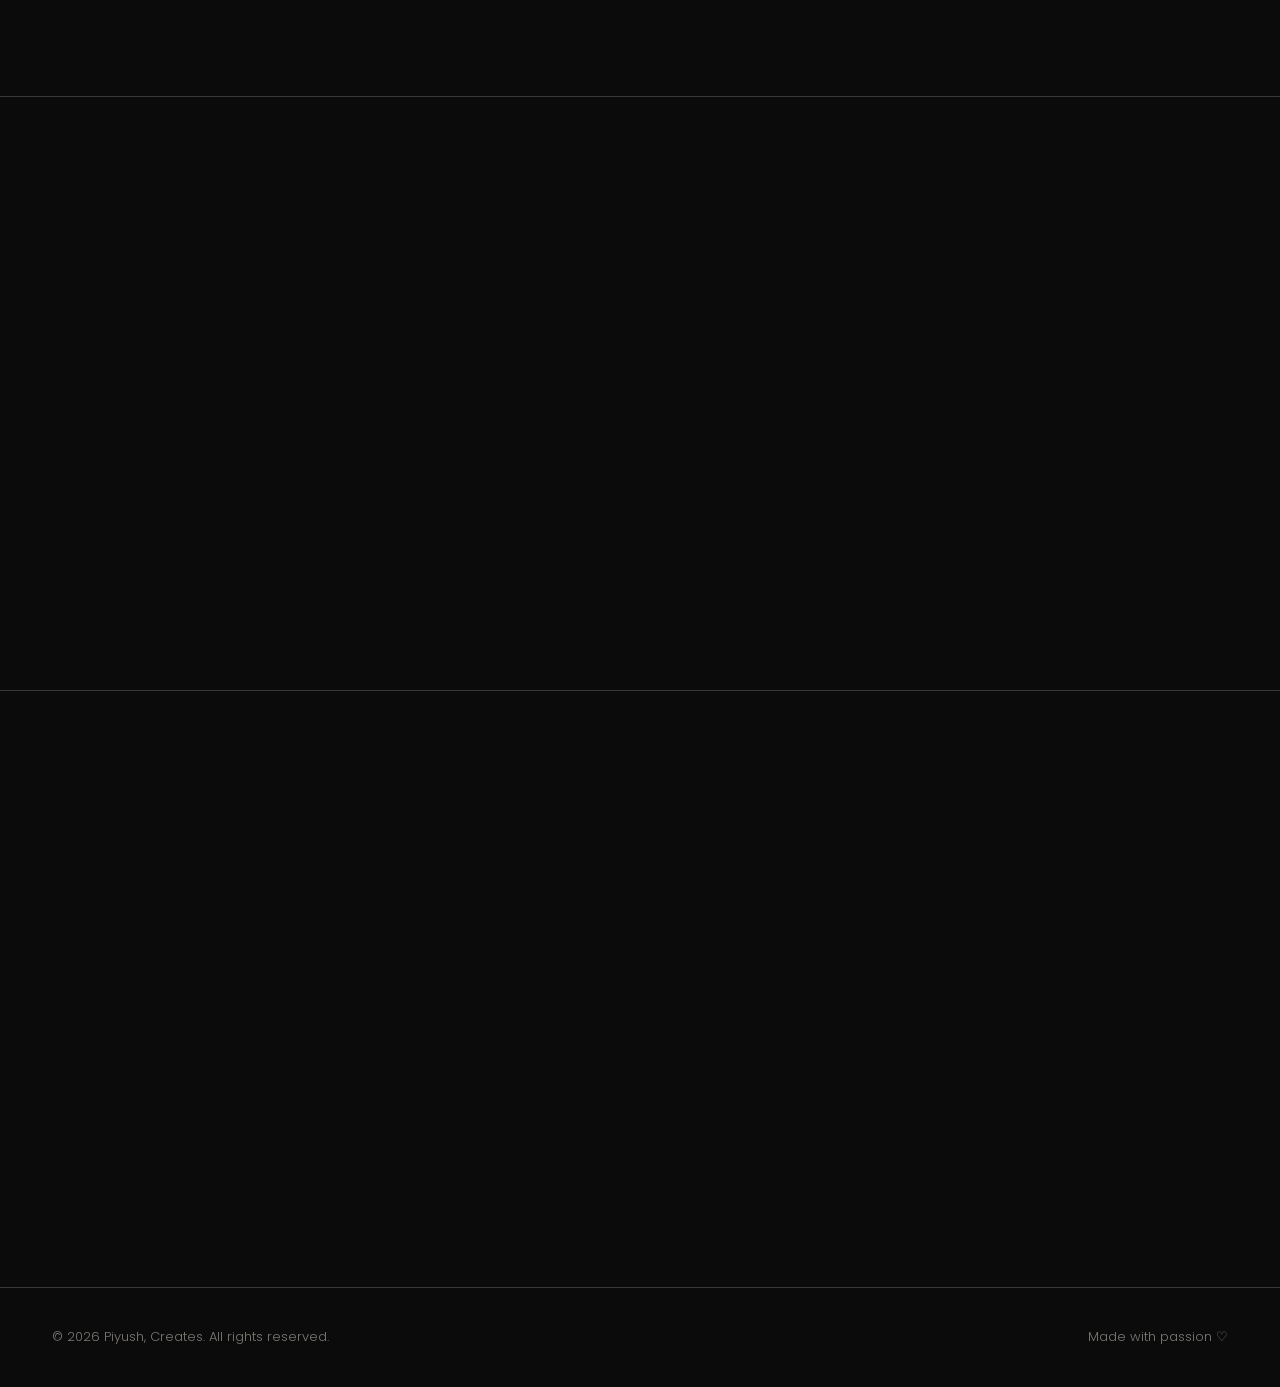
==== commit 0a6f0c04: "state managed" ====
--- a/index.html
+++ b/index.html
@@ -429,6 +429,7 @@
     </div>
   </div>
 
+  <script src="js/state.js"></script>
   <script src="js/script.js"></script>
 </body>
 
--- a/css/style.css
+++ b/css/style.css
@@ -724,6 +724,15 @@
 .video-modal-body video:fullscreen,
 .video-modal-body video:-webkit-full-screen{
   object-fit: contain;
+}
+.video-modal-error{
+  height: 100%;
+  display: flex;
+  align-items: center;
+  justify-content: center;
+  padding: 24px;
+  color: rgba(255,255,255,0.75);
+  text-align: center;
 }
 .video-modal:fullscreen,
 .video-modal:-webkit-full-screen,
